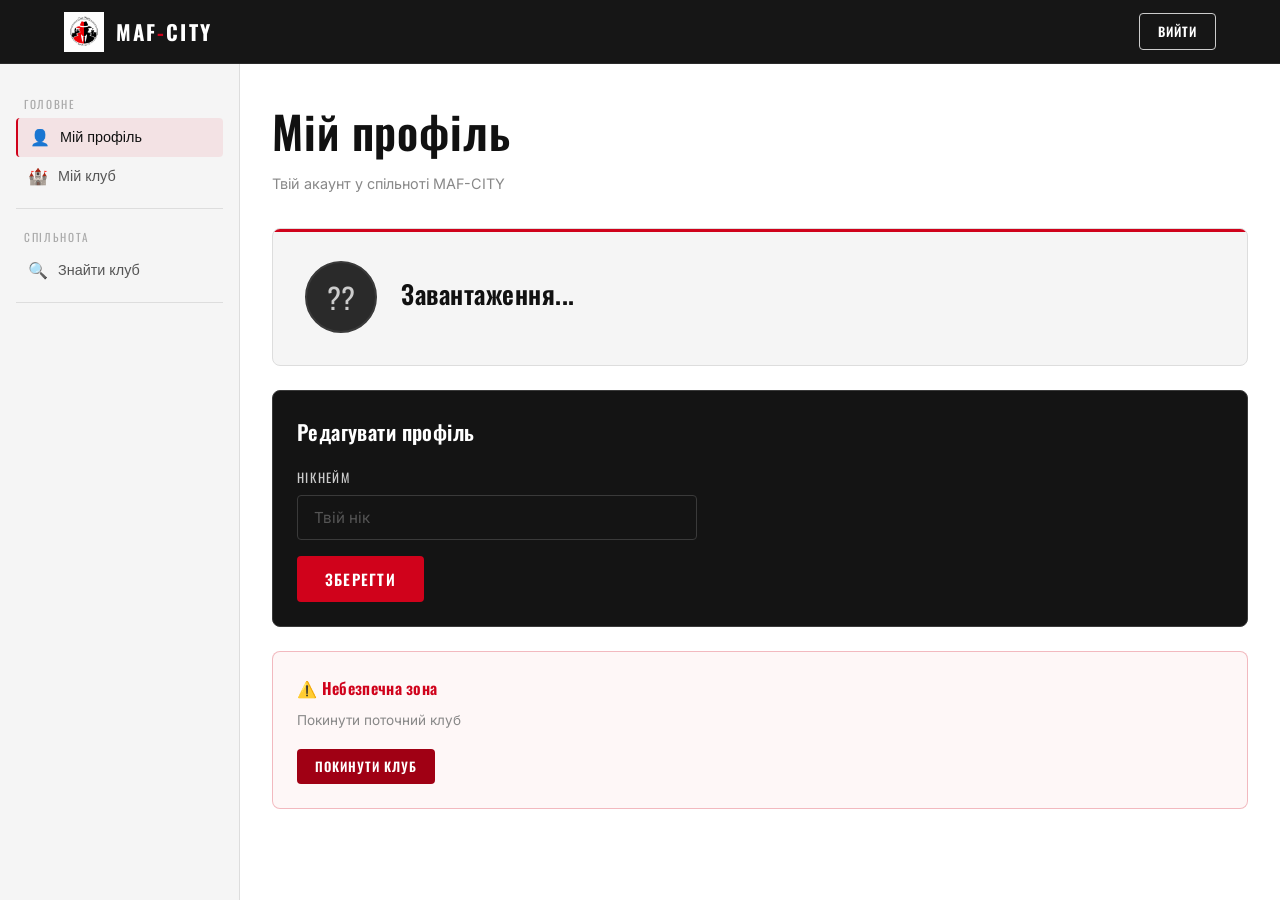
==== cabinet.html @ 9553bfcb "Update cabinet.html" ====
<!DOCTYPE html>
<html lang="uk">
<head>
  <meta charset="UTF-8" />
  <meta name="viewport" content="width=device-width, initial-scale=1.0" />
  <title>Кабінет — MAF-CITY</title>
  <link rel="stylesheet" href="css/style.css" />
  <style>
    body { padding-top: 64px; background: #FFFFFF; }

    .cabinet-layout {
      display: grid;
      grid-template-columns: 240px 1fr;
      min-height: calc(100vh - 64px);
    }

    .sidebar {
      background: #F5F5F5;
      border-right: 1px solid #DDDDDD;
      padding: 24px 0;
      position: sticky;
      top: 64px;
      height: calc(100vh - 64px);
      overflow-y: auto;
    }
    .sidebar-section { padding: 0 16px; margin-bottom: 8px; }
    .sidebar-label {
      font-family: var(--font-display);
      font-size: 0.7rem;
      letter-spacing: 0.15em;
      text-transform: uppercase;
      color: #AAAAAA;
      padding: 8px 8px 4px;
    }
    .sidebar-item {
      display: flex;
      align-items: center;
      gap: 10px;
      padding: 10px 12px;
      border-radius: var(--radius);
      color: #555555;
      font-size: 0.9rem;
      cursor: pointer;
      transition: all 0.15s;
      border: none;
      background: none;
      width: 100%;
      text-align: left;
    }
    .sidebar-item:hover { background: #EEEEEE; color: #111111; }
    .sidebar-item.active { background: rgba(208,2,27,0.08); color: #111111; border-left: 2px solid var(--red); }
    .sidebar-item .icon { font-size: 1rem; width: 20px; text-align: center; flex-shrink: 0; }
    .sidebar-divider { border: none; border-top: 1px solid #DDDDDD; margin: 12px 16px; }

    .cabinet-main { padding: 32px; background: #FFFFFF; }

    .tab-panel { display: none; }
    .tab-panel.active { display: block; }

    .page-header {
      display: flex;
      align-items: flex-start;
      justify-content: space-between;
      margin-bottom: 32px;
      flex-wrap: wrap;
      gap: 16px;
    }
    .page-header h2 { margin-bottom: 4px; color: #111111; }
    .page-header p { font-size: 0.9rem; color: #888888; }

    .profile-hero {
      background: #F5F5F5;
      border: 1px solid #DDDDDD;
      border-radius: var(--radius-lg);
      padding: 32px;
      display: flex;
      align-items: center;
      gap: 24px;
      margin-bottom: 24px;
      position: relative;
      overflow: hidden;
    }
    .profile-hero::before {
      content: '';
      position: absolute;
      top: 0; left: 0; right: 0;
      height: 3px;
      background: var(--red);
    }
    .profile-info h3 { font-size: 1.6rem; margin-bottom: 6px; color: #111111; }
    .profile-meta { display: flex; align-items: center; gap: 10px; flex-wrap: wrap; margin-top: 8px; }

    .club-hero {
      background: #F5F5F5;
      border: 1px solid #DDDDDD;
      border-radius: var(--radius-lg);
      padding: 28px;
      display: flex;
      align-items: center;
      gap: 20px;
      margin-bottom: 24px;
    }
    .club-logo {
      width: 72px; height: 72px;
      border-radius: var(--radius-lg);
      background: #EEEEEE;
      border: 2px solid #DDDDDD;
      object-fit: cover;
      display: flex; align-items: center; justify-content: center;
      font-size: 1.8rem;
      flex-shrink: 0;
      overflow: hidden;
    }
    .club-logo img { width: 100%; height: 100%; object-fit: cover; }

    .request-item {
      display: flex;
      align-items: center;
      justify-content: space-between;
      padding: 14px 18px;
      background: #F5F5F5;
      border: 1px solid #DDDDDD;
      border-radius: var(--radius);
      margin-bottom: 8px;
      gap: 12px;
    }
    .request-actions { display: flex; gap: 8px; flex-shrink: 0; }

    .member-item {
      display: flex;
      align-items: center;
      justify-content: space-between;
      padding: 12px 18px;
      background: #F5F5F5;
      border: 1px solid #DDDDDD;
      border-radius: var(--radius);
      margin-bottom: 8px;
    }
    .member-left { display: flex; align-items: center; gap: 12px; }

    .clubs-grid {
      display: grid;
      grid-template-columns: repeat(auto-fill, minmax(260px, 1fr));
      gap: 16px;
    }
    .club-card {
      background: #F5F5F5;
      border: 1px solid #DDDDDD;
      border-radius: var(--radius-lg);
      padding: 20px;
      transition: border-color 0.2s, box-shadow 0.2s;
    }
    .club-card:hover { border-color: #AAAAAA; box-shadow: 0 2px 12px rgba(0,0,0,0.06); }
    .club-card-header { display: flex; align-items: center; gap: 14px; margin-bottom: 14px; }
    .club-card-logo {
      width: 48px; height: 48px;
      border-radius: var(--radius);
      background: #EEEEEE;
      overflow: hidden;
      display: flex; align-items: center; justify-content: center;
      font-size: 1.2rem;
      flex-shrink: 0;
    }
    .club-card-logo img { width: 100%; height: 100%; object-fit: cover; }
    .club-card h3 { font-size: 1rem; margin-bottom: 2px; color: #111111; }
    .club-card-meta { font-size: 0.8rem; color: #888888; }
    .club-card-footer { display: flex; align-items: center; justify-content: space-between; margin-top: 14px; }

    .empty-state {
      text-align: center;
      padding: 60px 20px;
      color: #AAAAAA;
    }
    .empty-state .icon { font-size: 3rem; margin-bottom: 16px; }
    .empty-state h3 { color: #555555; margin-bottom: 8px; }

    .danger-zone {
      border: 1px solid rgba(208,2,27,0.25);
      border-radius: var(--radius-lg);
      padding: 24px;
      margin-top: 24px;
      background: rgba(208,2,27,0.03);
    }
    .danger-zone h3 { color: var(--red); margin-bottom: 8px; font-size: 1rem; }

    @media (max-width: 900px) {
      .cabinet-layout { grid-template-columns: 1fr; }
      .sidebar {
        position: static;
        height: auto;
        display: flex;
        overflow-x: auto;
        padding: 8px 0;
        border-right: none;
        border-bottom: 1px solid #DDDDDD;
      }
      .sidebar-section { display: flex; gap: 4px; padding: 0 8px; }
      .sidebar-label { display: none; }
      .sidebar-divider { display: none; }
      .cabinet-main { padding: 20px 16px; }
    }
  </style>
</head>
<body>

<nav class="navbar">
  <a href="index.html" class="navbar-logo">
    <img src="assets/logo.jpg" alt="MAF-CITY" onerror="this.style.display='none'" />
    <span>MAF<em>-</em>CITY</span>
  </a>
  <div class="navbar-nav">
    <span id="nav-username" style="font-family:var(--font-display);font-size:0.85rem;color:#555;letter-spacing:0.05em;"></span>
    <button class="btn btn-outline btn-sm" onclick="handleSignOut()">Вийти</button>
  </div>
</nav>

<div class="cabinet-layout">
  <aside class="sidebar">
    <div class="sidebar-section">
      <div class="sidebar-label">Головне</div>
      <button class="sidebar-item active" onclick="showTab('profile')">
        <span class="icon">👤</span> Мій профіль
      </button>
      <button class="sidebar-item" onclick="showTab('my-club')">
        <span class="icon">🏰</span> Мій клуб
      </button>
    </div>
    <hr class="sidebar-divider" />
    <div class="sidebar-section">
      <div class="sidebar-label">Спільнота</div>
      <button class="sidebar-item" onclick="showTab('clubs')">
        <span class="icon">🔍</span> Знайти клуб
      </button>
    </div>
    <hr class="sidebar-divider" />
    <div class="sidebar-section" id="admin-section" style="display:none;">
      <div class="sidebar-label">Адмін клубу</div>
      <button class="sidebar-item" onclick="showTab('requests')">
        <span class="icon">📬</span> Заявки
        <span class="badge badge-red" id="requests-badge" style="margin-left:auto;display:none;"></span>
      </button>
      <button class="sidebar-item" onclick="showTab('members')">
        <span class="icon">👥</span> Учасники
      </button>
      <button class="sidebar-item" onclick="showTab('club-settings')">
        <span class="icon">⚙️</span> Налаштування
      </button>
    </div>
  </aside>

  <main class="cabinet-main">

    <!-- PROFILE -->
    <div class="tab-panel active" id="tab-profile">
      <div class="page-header">
        <div><h2>Мій профіль</h2><p>Твій акаунт у спільноті MAF-CITY</p></div>
      </div>
      <div class="profile-hero">
        <div class="avatar avatar-lg" id="profile-avatar">??</div>
        <div class="profile-info">
          <h3 id="profile-username">Завантаження...</h3>
          <div class="profile-meta">
            <span class="badge badge-red" id="profile-club-badge" style="display:none;"></span>
            <span class="text-sm" style="color:#888;" id="profile-email"></span>
          </div>
        </div>
      </div>
      <div class="card">
        <h3 style="margin-bottom:20px;">Редагувати профіль</h3>
        <div style="display:flex;flex-direction:column;gap:16px;max-width:400px;">
          <div class="input-group">
            <label>Нікнейм</label>
            <input type="text" id="edit-username" placeholder="Твій нік" />
          </div>
          <button class="btn btn-primary" style="align-self:flex-start;" onclick="updateProfile()">Зберегти</button>
        </div>
      </div>
      <div class="danger-zone mt-24">
        <h3>⚠️ Небезпечна зона</h3>
        <p class="text-sm" style="color:#888;margin-bottom:16px;">Покинути поточний клуб</p>
        <button class="btn btn-danger btn-sm" onclick="confirmLeaveClub()">Покинути клуб</button>
      </div>
    </div>

    <!-- MY CLUB -->
    <div class="tab-panel" id="tab-my-club">
      <div class="page-header">
        <div><h2>Мій клуб</h2><p>Інформація про клуб до якого ти належиш</p></div>
      </div>
      <div id="no-club-state">
        <div class="empty-state">
          <div class="icon">🏰</div>
          <h3>Ти ще не в жодному клубі</h3>
          <p style="margin-bottom:24px;">Знайди клуб і подай заявку, або створи власний</p>
          <div style="display:flex;gap:12px;justify-content:center;flex-wrap:wrap;">
            <button class="btn btn-outline" onclick="showTab('clubs')">Знайти клуб</button>
            <button class="btn btn-primary" onclick="openCreateClubModal()">Створити клуб</button>
          </div>
        </div>
      </div>
      <div id="has-club-state" style="display:none;">
        <div class="club-hero">
          <div class="club-logo" id="my-club-logo">🏰</div>
          <div>
            <h3 id="my-club-name" style="font-size:1.4rem;margin-bottom:6px;color:#111;"></h3>
            <div style="display:flex;gap:8px;flex-wrap:wrap;">
              <span class="badge badge-gray" id="my-club-role"></span>
              <span class="badge badge-red" id="my-club-members-count"></span>
            </div>
          </div>
        </div>
        <div id="pending-notice" style="display:none;" class="card">
          <p>⏳ Твоя заявка до клубу <strong id="pending-club-name"></strong> очікує розгляду.</p>
          <button class="btn btn-outline btn-sm mt-16" onclick="cancelRequest()">Скасувати заявку</button>
        </div>
      </div>
    </div>

    <!-- CLUBS EXPLORE -->
    <div class="tab-panel" id="tab-clubs">
      <div class="page-header">
        <div><h2>Знайти клуб</h2><p>Переглянь усі клуби спільноти</p></div>
        <button class="btn btn-primary" onclick="openCreateClubModal()">+ Створити клуб</button>
      </div>
      <div style="margin-bottom:20px;">
        <input type="text" id="club-search" placeholder="Пошук клубу..."
          style="background:#F5F5F5;border:1.5px solid #DDDDDD;border-radius:var(--radius);padding:10px 16px;color:#111;font-size:0.95rem;outline:none;width:100%;max-width:360px;"
          oninput="filterClubs()" />
      </div>
      <div class="clubs-grid" id="clubs-grid"></div>
    </div>

    <!-- REQUESTS (admin) -->
    <div class="tab-panel" id="tab-requests">
      <div class="page-header">
        <div><h2>Заявки до клубу</h2><p>Розгляд заявок на вступ</p></div>
      </div>
      <div id="requests-list">
        <div class="empty-state"><div class="icon">📬</div><h3>Немає нових заявок</h3></div>
      </div>
    </div>

    <!-- MEMBERS (admin) -->
    <div class="tab-panel" id="tab-members">
      <div class="page-header">
        <div><h2>Учасники клубу</h2><p>Всі члени твого клубу</p></div>
      </div>
      <div id="members-list"></div>
    </div>

    <!-- CLUB SETTINGS (admin) -->
    <div class="tab-panel" id="tab-club-settings">
      <div class="page-header">
        <div><h2>Налаштування клубу</h2><p>Редагуй інформацію клубу</p></div>
      </div>
      <div class="card" style="max-width:480px;">
        <h3 style="margin-bottom:20px;">Основне</h3>
        <div style="display:flex;flex-direction:column;gap:16px;">
          <div style="display:flex;align-items:center;gap:16px;">
            <div class="logo-preview" id="settings-logo-preview" onclick="document.getElementById('settings-logo-input').click()">
              <span>📷</span>
            </div>
            <div>
              <p class="text-sm" style="margin-bottom:6px;color:#555;">Лого клубу</p>
              <button class="btn btn-ghost btn-sm" onclick="document.getElementById('settings-logo-input').click()">Змінити</button>
              <input type="file" id="settings-logo-input" accept="image/*" style="display:none" onchange="previewSettingsLogo(event)" />
            </div>
          </div>
          <div class="input-group">
            <label>Назва клубу</label>
            <input type="text" id="settings-club-name" placeholder="Назва клубу" />
          </div>
          <button class="btn btn-primary" style="align-self:flex-start;" onclick="saveClubSettings()">Зберегти зміни</button>
        </div>
      </div>
      <div class="danger-zone">
        <h3>⚠️ Передати права адміна</h3>
        <p class="text-sm" style="color:#888;margin-bottom:16px;">Вибери учасника якому передати адміністрування. Ти втратиш права адміна.</p>
        <div style="display:flex;gap:12px;align-items:center;flex-wrap:wrap;">
          <select id="transfer-select" style="background:#FFF;border:1.5px solid #CCCCCC;border-radius:var(--radius);padding:10px 14px;color:#111;font-size:0.9rem;flex:1;min-width:180px;outline:none;">
            <option value="">— Вибери учасника —</option>
          </select>
          <button class="btn btn-danger btn-sm" onclick="transferAdmin()">Передати</button>
        </div>
      </div>
    </div>

  </main>
</div>

<!-- Create Club Modal -->
<div class="modal-overlay" id="create-club-modal">
  <div class="modal">
    <button class="modal-close" onclick="closeCreateClubModal()">&times;</button>
    <div class="modal-title">Створити клуб</div>
    <div style="display:flex;flex-direction:column;gap:16px;">
      <div style="display:flex;align-items:center;gap:16px;">
        <div class="logo-preview" id="new-club-logo-preview" onclick="document.getElementById('new-club-logo-input').click()">
          <span style="font-size:1.5rem;">🏰</span>
        </div>
        <div>
          <p class="text-sm" style="margin-bottom:6px;color:#555;">Лого клубу (необов'язково)</p>
          <button class="btn btn-ghost btn-sm" onclick="document.getElementById('new-club-logo-input').click()">Завантажити</button>
          <input type="file" id="new-club-logo-input" accept="image/*" style="display:none" onchange="previewNewClubLogo(event)" />
        </div>
      </div>
      <div class="input-group">
        <label>Назва клубу</label>
        <input type="text" id="new-club-name" placeholder="Назва твого клубу" />
      </div>
      <button class="btn btn-primary btn-full" onclick="createClub()">Створити клуб</button>
    </div>
  </div>
</div>

<!-- Confirm Modal -->
<div class="modal-overlay" id="confirm-modal">
  <div class="modal" style="max-width:380px;">
    <div class="modal-title" id="confirm-title">Підтвердження</div>
    <p id="confirm-text" style="margin-bottom:24px;color:#555;"></p>
    <div style="display:flex;gap:12px;">
      <button class="btn btn-danger" style="flex:1;" id="confirm-ok">Підтвердити</button>
      <button class="btn btn-ghost" style="flex:1;" onclick="closeConfirm()">Скасувати</button>
    </div>
  </div>
</div>

<div id="toast-container"></div>

<script type="module">
import { supabase, toast, requireAuth, initials, uploadLogo } from './js/supabase.js';

let currentUser = null;
let currentProfile = null;
let myClub = null;
let allClubs = [];
let newClubLogoFile = null;
let settingsLogoFile = null;

async function init() {
  currentUser = await requireAuth();
  if (!currentUser) return;
  document.getElementById('profile-email').textContent = currentUser.email;
  await loadProfile();
  await loadClubs();
}

async function loadProfile() {
  const { data } = await supabase
    .from('profiles')
    .select('*, clubs(id, name, logo_url, admin_id)')
    .eq('id', currentUser.id)
    .single();
  if (!data) return toast('Помилка завантаження профілю', 'error');
  currentProfile = data;
  myClub = data.clubs || null;

  const clubTag = myClub ? ` [${myClub.name}]` : '';
  document.getElementById('nav-username').textContent = data.username + clubTag;
  document.getElementById('profile-avatar').textContent = initials(data.username);
  document.getElementById('profile-username').textContent = data.username;
  document.getElementById('edit-username').value = data.username;

  if (myClub) {
    const badge = document.getElementById('profile-club-badge');
    badge.textContent = myClub.name;
    badge.style.display = 'inline-flex';
  }

  await renderMyClubTab();

  if (myClub && myClub.admin_id === currentUser.id) {
    document.getElementById('admin-section').style.display = 'block';
    await loadRequests();
    await loadMembers();
    document.getElementById('settings-club-name').value = myClub.name;
    if (myClub.logo_url) {
      document.getElementById('settings-logo-preview').innerHTML = `<img src="${myClub.logo_url}" />`;
    }
  }
}

async function renderMyClubTab() {
  const noClub = document.getElementById('no-club-state');
  const hasClub = document.getElementById('has-club-state');
  const { data: pendingReq } = await supabase
    .from('club_requests')
    .select('*, clubs(name)')
    .eq('player_id', currentUser.id)
    .eq('status', 'pending')
    .single();

  if (myClub) {
    noClub.style.display = 'none';
    hasClub.style.display = 'block';
    document.getElementById('my-club-name').textContent = myClub.name;
    const logoEl = document.getElementById('my-club-logo');
    if (myClub.logo_url) logoEl.innerHTML = `<img src="${myClub.logo_url}" alt="${myClub.name}" />`;
    const isAdmin = myClub.admin_id === currentUser.id;
    document.getElementById('my-club-role').textContent = isAdmin ? '👑 Адмін' : 'Учасник';
    const { count } = await supabase.from('profiles').select('*', { count: 'exact', head: true }).eq('club_id', myClub.id);
    document.getElementById('my-club-members-count').textContent = `${count} учасників`;
  } else if (pendingReq) {
    noClub.style.display = 'none';
    hasClub.style.display = 'block';
    document.getElementById('pending-notice').style.display = 'block';
    document.getElementById('pending-club-name').textContent = pendingReq.clubs?.name;
  } else {
    noClub.style.display = 'block';
    hasClub.style.display = 'none';
  }
}

async function loadClubs() {
  const { data } = await supabase.from('clubs').select('*').order('created_at', { ascending: false });
  allClubs = data || [];
  renderClubsGrid(allClubs);
}

function renderClubsGrid(clubs) {
  const grid = document.getElementById('clubs-grid');
  if (!clubs.length) {
    grid.innerHTML = `<div class="empty-state" style="grid-column:1/-1;"><div class="icon">🏰</div><h3>Клубів поки немає</h3><p>Будь першим!</p></div>`;
    return;
  }
  grid.innerHTML = clubs.map(club => {
    const isMyClub = currentProfile?.club_id === club.id;
    const logoHtml = club.logo_url ? `<img src="${club.logo_url}" alt="${club.name}" />` : `<span>🏰</span>`;
    let actionBtn = '';
    if (isMyClub) actionBtn = `<span class="badge badge-green">Мій клуб</span>`;
    else if (!currentProfile?.club_id) actionBtn = `<button class="btn btn-outline btn-sm" onclick="applyToClub('${club.id}','${club.name}')">Подати заявку</button>`;
    else actionBtn = `<span class="badge badge-gray">В іншому клубі</span>`;
    return `
      <div class="club-card">
        <div class="club-card-header">
          <div class="club-card-logo">${logoHtml}</div>
          <div><h3>${club.name}</h3><div class="club-card-meta">${new Date(club.created_at).toLocaleDateString('uk-UA')}</div></div>
        </div>
        <hr class="divider" style="margin:12px 0;" />
        <div class="club-card-footer">${actionBtn}</div>
      </div>`;
  }).join('');
}

window.filterClubs = () => {
  const q = document.getElementById('club-search').value.toLowerCase();
  renderClubsGrid(allClubs.filter(c => c.name.toLowerCase().includes(q)));
};

window.applyToClub = async (clubId, clubName) => {
  showConfirm(`Подати заявку до «${clubName}»?`, 'Адміністратор розгляне твою заявку.', async () => {
    const { error } = await supabase.from('club_requests').insert({ club_id: clubId, player_id: currentUser.id });
    if (error) return toast('Помилка: ' + error.message, 'error');
    toast('Заявку подано!', 'success');
    await loadProfile();
    await loadClubs();
  });
};

window.cancelRequest = async () => {
  await supabase.from('club_requests').delete().eq('player_id', currentUser.id).eq('status', 'pending');
  toast('Заявку скасовано', 'info');
  await loadProfile();
};

window.openCreateClubModal = () => document.getElementById('create-club-modal').classList.add('active');
window.closeCreateClubModal = () => document.getElementById('create-club-modal').classList.remove('active');

window.previewNewClubLogo = (e) => {
  const file = e.target.files[0]; if (!file) return;
  newClubLogoFile = file;
  document.getElementById('new-club-logo-preview').innerHTML = `<img src="${URL.createObjectURL(file)}" />`;
};

window.createClub = async () => {
  const name = document.getElementById('new-club-name').value.trim();
  if (!name) return toast('Введи назву клубу', 'error');
  let logo_url = null;
  if (newClubLogoFile) {
    try { logo_url = await uploadLogo(newClubLogoFile, `clubs/${Date.now()}_${newClubLogoFile.name}`); }
    catch (e) { return toast('Помилка завантаження лого', 'error'); }
  }
  const { data: club, error } = await supabase.from('clubs').insert({ name, logo_url, admin_id: currentUser.id }).select().single();
  if (error) return toast('Помилка: ' + error.message, 'error');
  await supabase.from('profiles').update({ club_id: club.id }).eq('id', currentUser.id);
  toast('Клуб створено!', 'success');
  closeCreateClubModal();
  newClubLogoFile = null;
  document.getElementById('new-club-name').value = '';
  document.getElementById('new-club-logo-preview').innerHTML = '<span style="font-size:1.5rem;">🏰</span>';
  await loadProfile(); await loadClubs(); showTab('my-club');
};

async function loadRequests() {
  if (!myClub) return;
  const { data } = await supabase.from('club_requests').select('*, profiles(username)').eq('club_id', myClub.id).eq('status', 'pending').order('created_at');
  const list = document.getElementById('requests-list');
  const badge = document.getElementById('requests-badge');
  if (!data || !data.length) {
    list.innerHTML = `<div class="empty-state"><div class="icon">📬</div><h3>Немає нових заявок</h3></div>`;
    badge.style.display = 'none'; return;
  }
  badge.textContent = data.length; badge.style.display = 'inline-flex';
  list.innerHTML = data.map(r => `
    <div class="request-item">
      <div style="display:flex;align-items:center;gap:12px;">
        <div class="avatar" style="width:36px;height:36px;font-size:0.9rem;">${initials(r.profiles?.username)}</div>
        <div>
          <div style="font-family:var(--font-display);font-size:0.95rem;color:#111;">${r.profiles?.username}</div>
          <div class="text-sm" style="color:#888;">${new Date(r.created_at).toLocaleDateString('uk-UA')}</div>
        </div>
      </div>
      <div class="request-actions">
        <button class="btn btn-primary btn-sm" onclick="handleRequest('${r.id}','${r.player_id}','approved')">✓ Прийняти</button>
        <button class="btn btn-ghost btn-sm" onclick="handleRequest('${r.id}','${r.player_id}','rejected')">✗ Відхилити</button>
      </div>
    </div>`).join('');
}

window.handleRequest = async (reqId, playerId, status) => {
  await supabase.from('club_requests').update({ status }).eq('id', reqId);
  if (status === 'approved') {
    await supabase.from('profiles').update({ club_id: myClub.id }).eq('id', playerId);
    toast('Гравця прийнято!', 'success');
  } else { toast('Заявку відхилено', 'info'); }
  await loadRequests(); await loadMembers();
};

async function loadMembers() {
  if (!myClub) return;
  const { data } = await supabase.from('profiles').select('id, username').eq('club_id', myClub.id);
  const list = document.getElementById('members-list');
  const transferSelect = document.getElementById('transfer-select');
  if (!data || !data.length) { list.innerHTML = `<div class="empty-state"><div class="icon">👥</div><h3>Немає учасників</h3></div>`; return; }
  list.innerHTML = data.map(m => {
    const isAdmin = m.id === myClub.admin_id;
    return `<div class="member-item">
      <div class="member-left">
        <div class="avatar" style="width:36px;height:36px;font-size:0.9rem;">${initials(m.username)}</div>
        <span style="font-family:var(--font-display);font-size:0.95rem;color:#111;">${m.username}</span>
        ${isAdmin ? '<span class="badge badge-red" style="margin-left:8px;">Адмін</span>' : ''}
      </div>
      ${!isAdmin ? `<button class="btn btn-ghost btn-sm" onclick="kickMember('${m.id}','${m.username}')">Видалити</button>` : ''}
    </div>`;
  }).join('');
  const others = data.filter(m => m.id !== currentUser.id);
  transferSelect.innerHTML = `<option value="">— Вибери учасника —</option>` + others.map(m => `<option value="${m.id}">${m.username}</option>`).join('');
}

window.kickMember = (id, name) => {
  showConfirm(`Видалити «${name}» з клубу?`, 'Гравець втратить приналежність до клубу.', async () => {
    await supabase.from('profiles').update({ club_id: null }).eq('id', id);
    toast(`${name} видалено`, 'info'); await loadMembers();
  });
};

window.previewSettingsLogo = (e) => {
  const file = e.target.files[0]; if (!file) return;
  settingsLogoFile = file;
  document.getElementById('settings-logo-preview').innerHTML = `<img src="${URL.createObjectURL(file)}" />`;
};

window.saveClubSettings = async () => {
  if (!myClub) return;
  const name = document.getElementById('settings-club-name').value.trim();
  if (!name) return toast('Введи назву', 'error');
  let updates = { name };
  if (settingsLogoFile) {
    try { updates.logo_url = await uploadLogo(settingsLogoFile, `clubs/${myClub.id}_logo`); }
    catch (e) { return toast('Помилка завантаження лого', 'error'); }
  }
  const { error } = await supabase.from('clubs').update(updates).eq('id', myClub.id);
  if (error) return toast('Помилка: ' + error.message, 'error');
  toast('Зміни збережено!', 'success'); await loadProfile(); await loadClubs();
};

window.transferAdmin = async () => {
  const newAdminId = document.getElementById('transfer-select').value;
  if (!newAdminId) return toast('Вибери учасника', 'error');
  showConfirm('Передати права адміна?', 'Ти більше не будеш адміністратором. Цю дію не можна скасувати.', async () => {
    await supabase.from('clubs').update({ admin_id: newAdminId }).eq('id', myClub.id);
    toast('Права передано!', 'success'); setTimeout(() => location.reload(), 1000);
  });
};

window.updateProfile = async () => {
  const username = document.getElementById('edit-username').value.trim();
  if (!username) return toast('Введи нік', 'error');
  const { error } = await supabase.from('profiles').update({ username }).eq('id', currentUser.id);
  if (error) return toast('Помилка: ' + error.message, 'error');
  toast('Профіль оновлено!', 'success'); await loadProfile();
};

window.confirmLeaveClub = () => {
  if (!currentProfile?.club_id) return toast('Ти не в клубі', 'info');
  showConfirm('Покинути клуб?', 'Ти більше не будеш учасником цього клубу.', async () => {
    await supabase.from('profiles').update({ club_id: null }).eq('id', currentUser.id);
    toast('Ти покинув клуб', 'info'); await loadProfile(); await loadClubs();
  });
};

window.showTab = (tab) => {
  document.querySelectorAll('.tab-panel').forEach(p => p.classList.remove('active'));
  document.querySelectorAll('.sidebar-item').forEach(i => i.classList.remove('active'));
  document.getElementById(`tab-${tab}`)?.classList.add('active');
  document.querySelector(`[onclick="showTab('${tab}')"]`)?.classList.add('active');
};

window.handleSignOut = async () => { await supabase.auth.signOut(); window.location.href = 'index.html'; };

window.showConfirm = (title, text, onOk) => {
  document.getElementById('confirm-title').textContent = title;
  document.getElementById('confirm-text').textContent = text;
  document.getElementById('confirm-modal').classList.add('active');
  document.getElementById('confirm-ok').onclick = () => { closeConfirm(); onOk(); };
};
window.closeConfirm = () => document.getElementById('confirm-modal').classList.remove('active');

['create-club-modal','confirm-modal'].forEach(id => {
  document.getElementById(id).addEventListener('click', e => { if (e.target === e.currentTarget) e.target.classList.remove('active'); });
});

init();
</script>
</body>
</html>
---- css/style.css ----
/* MAF-CITY — Global Styles */
@import url('https://fonts.googleapis.com/css2?family=Oswald:wght@400;500;600;700&family=Inter:wght@400;500&display=swap');

*, *::before, *::after { box-sizing: border-box; margin: 0; padding: 0; }

:root {
  --red: #D0021B;
  --red-dark: #A00014;
  --red-light: #FF1A30;
  --black: #0A0A0A;
  --black2: #141414;
  --black3: #1E1E1E;
  --gray: #2A2A2A;
  --gray2: #3A3A3A;
  --gray3: #555;
  --white: #FFFFFF;
  --white2: #F0F0F0;
  --white3: #CCCCCC;
  --font-display: 'Oswald', sans-serif;
  --font-body: 'Inter', sans-serif;
  --radius: 4px;
  --radius-lg: 8px;
}

html { scroll-behavior: smooth; }
body {
  background: var(--black);
  color: var(--white);
  font-family: var(--font-body);
  font-size: 16px;
  line-height: 1.6;
  min-height: 100vh;
}

/* Typography */
h1, h2, h3, h4 { font-family: var(--font-display); font-weight: 600; letter-spacing: 0.02em; }
h1 { font-size: clamp(2.5rem, 6vw, 4.5rem); line-height: 1.1; }
h2 { font-size: clamp(1.8rem, 4vw, 2.8rem); }
h3 { font-size: 1.3rem; }
p { color: var(--white3); line-height: 1.7; }
a { color: var(--white); text-decoration: none; }

/* Buttons */
.btn {
  display: inline-flex;
  align-items: center;
  gap: 8px;
  padding: 12px 28px;
  font-family: var(--font-display);
  font-size: 0.95rem;
  font-weight: 600;
  letter-spacing: 0.08em;
  text-transform: uppercase;
  border: none;
  border-radius: var(--radius);
  cursor: pointer;
  transition: all 0.2s;
}
.btn-primary { background: var(--red); color: var(--white); }
.btn-primary:hover { background: var(--red-light); transform: translateY(-1px); }
.btn-outline {
  background: transparent;
  color: var(--white);
  border: 1.5px solid var(--white3);
}
.btn-outline:hover { border-color: var(--red); color: var(--red); }
.btn-ghost { background: var(--gray); color: var(--white); }
.btn-ghost:hover { background: var(--gray2); }
.btn-danger { background: var(--red-dark); color: var(--white); }
.btn-danger:hover { background: var(--red); }
.btn-sm { padding: 8px 18px; font-size: 0.8rem; }
.btn-full { width: 100%; justify-content: center; }

/* Inputs */
.input-group { display: flex; flex-direction: column; gap: 6px; }
.input-group label {
  font-family: var(--font-display);
  font-size: 0.8rem;
  letter-spacing: 0.1em;
  text-transform: uppercase;
  color: var(--white3);
}
.input-group input, .input-group textarea {
  background: var(--black2);
  border: 1.5px solid var(--gray2);
  border-radius: var(--radius);
  padding: 12px 16px;
  color: var(--white);
  font-family: var(--font-body);
  font-size: 0.95rem;
  transition: border-color 0.2s;
  outline: none;
  width: 100%;
}
.input-group input:focus, .input-group textarea:focus {
  border-color: var(--red);
}
.input-group input::placeholder { color: var(--gray3); }

/* Cards */
.card {
  background: var(--black2);
  border: 1px solid var(--gray2);
  border-radius: var(--radius-lg);
  padding: 24px;
}
.card-dark {
  background: var(--black3);
  border: 1px solid var(--gray);
  border-radius: var(--radius-lg);
  padding: 20px;
}

/* Navbar */
.navbar {
  position: fixed;
  top: 0; left: 0; right: 0;
  z-index: 100;
  background: rgba(10,10,10,0.95);
  backdrop-filter: blur(8px);
  border-bottom: 1px solid var(--gray);
  padding: 0 5%;
  height: 64px;
  display: flex;
  align-items: center;
  justify-content: space-between;
}
.navbar-logo {
  display: flex;
  align-items: center;
  gap: 12px;
}
.navbar-logo img {
  width: 40px;
  height: 40px;
  object-fit: contain;
}
.navbar-logo span {
  font-family: var(--font-display);
  font-size: 1.3rem;
  font-weight: 700;
  letter-spacing: 0.1em;
}
.navbar-logo span em { color: var(--red); font-style: normal; }
.navbar-nav { display: flex; align-items: center; gap: 8px; }

/* Red accent line */
.accent-line {
  display: inline-block;
  width: 48px;
  height: 3px;
  background: var(--red);
  border-radius: 2px;
  margin-bottom: 16px;
}

/* Section */
.section { padding: 80px 5%; }
.section-title { margin-bottom: 40px; }
.section-title .accent-line { display: block; }

/* Tag / Badge */
.badge {
  display: inline-flex;
  align-items: center;
  padding: 3px 10px;
  border-radius: 2px;
  font-size: 0.7rem;
  font-family: var(--font-display);
  letter-spacing: 0.1em;
  text-transform: uppercase;
  font-weight: 600;
}
.badge-red { background: rgba(208,2,27,0.2); color: var(--red-light); border: 1px solid rgba(208,2,27,0.4); }
.badge-gray { background: var(--gray); color: var(--white3); }
.badge-green { background: rgba(0,180,80,0.15); color: #00C851; border: 1px solid rgba(0,180,80,0.3); }

/* Toast */
#toast-container {
  position: fixed;
  bottom: 24px; right: 24px;
  z-index: 9999;
  display: flex;
  flex-direction: column;
  gap: 8px;
}
.toast {
  padding: 12px 20px;
  border-radius: var(--radius);
  font-size: 0.9rem;
  font-family: var(--font-body);
  animation: slideIn 0.3s ease;
  min-width: 240px;
}
.toast-success { background: #0D2E1A; border: 1px solid #00C851; color: #00C851; }
.toast-error { background: #2E0D0D; border: 1px solid var(--red); color: #FF6B6B; }
.toast-info { background: var(--gray); border: 1px solid var(--gray2); color: var(--white); }
@keyframes slideIn { from { transform: translateX(100%); opacity: 0; } to { transform: translateX(0); opacity: 1; } }

/* Divider */
.divider { border: none; border-top: 1px solid var(--gray2); margin: 24px 0; }

/* Avatar */
.avatar {
  width: 48px; height: 48px;
  border-radius: 50%;
  background: var(--gray);
  border: 2px solid var(--gray2);
  object-fit: cover;
  display: flex; align-items: center; justify-content: center;
  font-family: var(--font-display);
  font-size: 1.2rem;
  color: var(--white3);
  flex-shrink: 0;
}
.avatar-lg { width: 72px; height: 72px; font-size: 1.8rem; }

/* Modal */
.modal-overlay {
  position: fixed; inset: 0;
  background: rgba(0,0,0,0.8);
  z-index: 500;
  display: flex; align-items: center; justify-content: center;
  padding: 20px;
  opacity: 0; pointer-events: none;
  transition: opacity 0.2s;
}
.modal-overlay.active { opacity: 1; pointer-events: all; }
.modal {
  background: var(--black2);
  border: 1px solid var(--gray2);
  border-radius: var(--radius-lg);
  padding: 32px;
  width: 100%;
  max-width: 480px;
  position: relative;
}
.modal-title {
  font-family: var(--font-display);
  font-size: 1.5rem;
  font-weight: 600;
  margin-bottom: 24px;
}
.modal-close {
  position: absolute; top: 16px; right: 16px;
  background: none; border: none; color: var(--white3);
  font-size: 1.5rem; cursor: pointer; line-height: 1;
}
.modal-close:hover { color: var(--white); }

/* Utilities */
.flex { display: flex; }
.flex-col { flex-direction: column; }
.items-center { align-items: center; }
.justify-between { justify-content: space-between; }
.gap-8 { gap: 8px; }
.gap-12 { gap: 12px; }
.gap-16 { gap: 16px; }
.gap-24 { gap: 24px; }
.mt-8 { margin-top: 8px; }
.mt-16 { margin-top: 16px; }
.mt-24 { margin-top: 24px; }
.mb-8 { margin-bottom: 8px; }
.mb-16 { margin-bottom: 16px; }
.text-muted { color: var(--white3); }
.text-red { color: var(--red-light); }
.text-sm { font-size: 0.85rem; }
.text-center { text-align: center; }
.hidden { display: none !important; }
.w-full { width: 100%; }
.grid-2 { display: grid; grid-template-columns: 1fr 1fr; gap: 16px; }

/* Logo preview */
.logo-preview {
  width: 80px; height: 80px;
  border: 2px dashed var(--gray2);
  border-radius: var(--radius-lg);
  display: flex; align-items: center; justify-content: center;
  color: var(--gray3);
  font-size: 1.5rem;
  overflow: hidden;
  cursor: pointer;
  transition: border-color 0.2s;
}
.logo-preview:hover { border-color: var(--red); }
.logo-preview img { width: 100%; height: 100%; object-fit: cover; }

/* Responsive */
@media (max-width: 768px) {
  .section { padding: 60px 4%; }
  .grid-2 { grid-template-columns: 1fr; }
  .navbar { padding: 0 4%; }
  h1 { font-size: 2.2rem; }
}
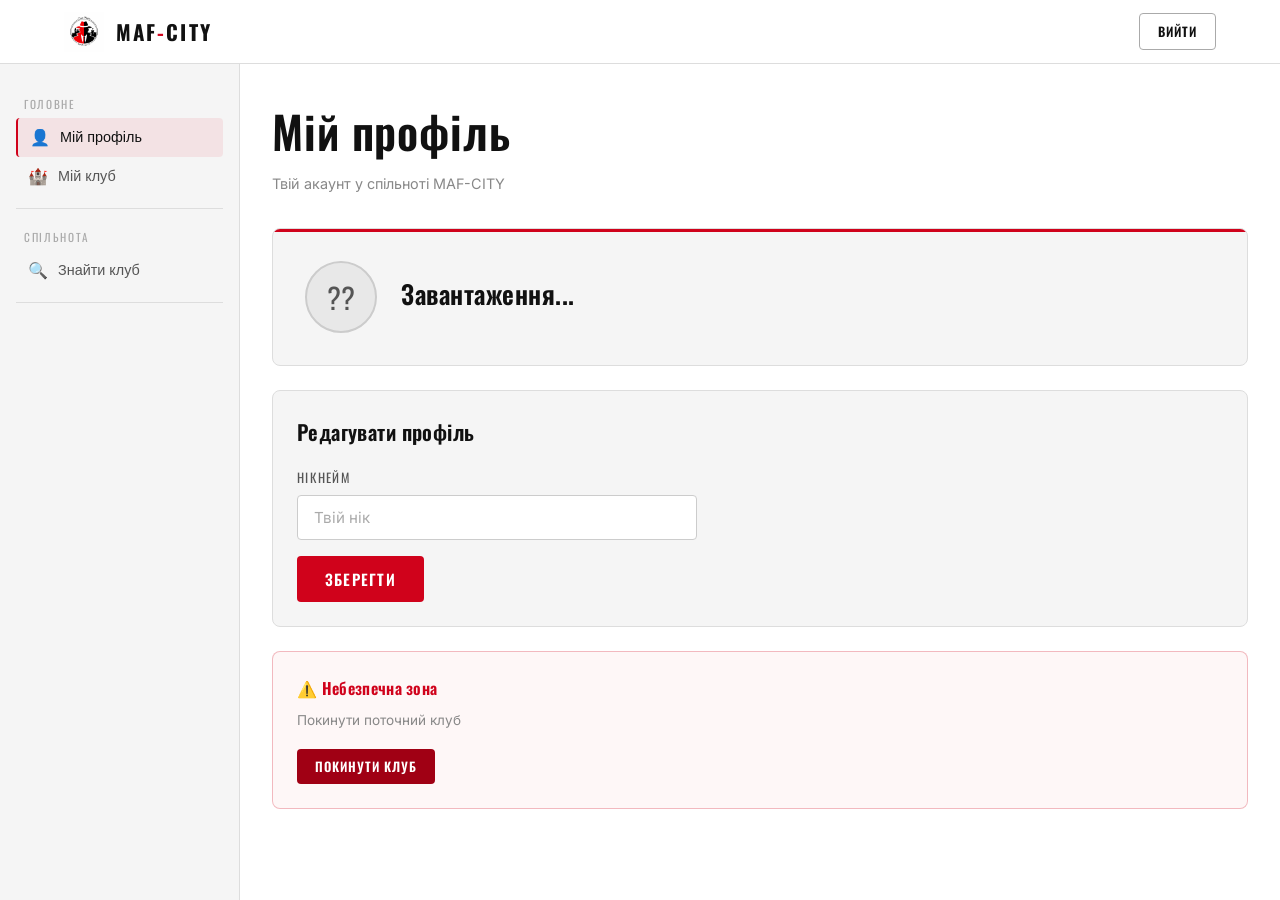
==== commit bbbaf815: "Update cabinet.html" ====
--- a/cabinet.html
+++ b/cabinet.html
@@ -446,12 +446,22 @@
 }
 
 async function loadProfile() {
-  const { data } = await supabase
+  const { data, error } = await supabase
     .from('profiles')
     .select('*, clubs(id, name, logo_url, admin_id)')
     .eq('id', currentUser.id)
-    .single();
-  if (!data) return toast('Помилка завантаження профілю', 'error');
+    .maybeSingle();
+  if (error) return toast('Помилка: ' + error.message, 'error');
+  if (!data) {
+    // Profile missing — create it
+    const { data: newProfile } = await supabase
+      .from('profiles')
+      .insert({ id: currentUser.id, username: currentUser.email.split('@')[0] })
+      .select('*, clubs(id, name, logo_url, admin_id)')
+      .maybeSingle();
+    if (!newProfile) return toast('Не вдалось створити профіль', 'error');
+    return loadProfile();
+  }
   currentProfile = data;
   myClub = data.clubs || null;
 
--- a/css/style.css
+++ b/css/style.css
@@ -1,4 +1,4 @@
-/* MAF-CITY — Global Styles */
+/* MAF-CITY — Global Styles (Light Theme) */
 @import url('https://fonts.googleapis.com/css2?family=Oswald:wght@400;500;600;700&family=Inter:wght@400;500&display=swap');
 
 *, *::before, *::after { box-sizing: border-box; margin: 0; padding: 0; }
@@ -6,16 +6,16 @@
 :root {
   --red: #D0021B;
   --red-dark: #A00014;
-  --red-light: #FF1A30;
-  --black: #0A0A0A;
-  --black2: #141414;
-  --black3: #1E1E1E;
-  --gray: #2A2A2A;
-  --gray2: #3A3A3A;
-  --gray3: #555;
-  --white: #FFFFFF;
-  --white2: #F0F0F0;
-  --white3: #CCCCCC;
+  --red-light: #CC0018;
+  --black: #FFFFFF;
+  --black2: #F5F5F5;
+  --black3: #EEEEEE;
+  --gray: #E0E0E0;
+  --gray2: #CCCCCC;
+  --gray3: #888888;
+  --white: #111111;
+  --white2: #222222;
+  --white3: #444444;
   --font-display: 'Oswald', sans-serif;
   --font-body: 'Inter', sans-serif;
   --radius: 4px;
@@ -24,8 +24,8 @@
 
 html { scroll-behavior: smooth; }
 body {
-  background: var(--black);
-  color: var(--white);
+  background: #FFFFFF;
+  color: #111111;
   font-family: var(--font-body);
   font-size: 16px;
   line-height: 1.6;
@@ -33,12 +33,12 @@
 }
 
 /* Typography */
-h1, h2, h3, h4 { font-family: var(--font-display); font-weight: 600; letter-spacing: 0.02em; }
+h1, h2, h3, h4 { font-family: var(--font-display); font-weight: 600; letter-spacing: 0.02em; color: #111111; }
 h1 { font-size: clamp(2.5rem, 6vw, 4.5rem); line-height: 1.1; }
 h2 { font-size: clamp(1.8rem, 4vw, 2.8rem); }
 h3 { font-size: 1.3rem; }
-p { color: var(--white3); line-height: 1.7; }
-a { color: var(--white); text-decoration: none; }
+p { color: #555555; line-height: 1.7; }
+a { color: #111111; text-decoration: none; }
 
 /* Buttons */
 .btn {
@@ -56,17 +56,17 @@
   cursor: pointer;
   transition: all 0.2s;
 }
-.btn-primary { background: var(--red); color: var(--white); }
-.btn-primary:hover { background: var(--red-light); transform: translateY(-1px); }
+.btn-primary { background: var(--red); color: #FFFFFF; }
+.btn-primary:hover { background: var(--red-dark); transform: translateY(-1px); }
 .btn-outline {
   background: transparent;
-  color: var(--white);
-  border: 1.5px solid var(--white3);
+  color: #111111;
+  border: 1.5px solid #AAAAAA;
 }
 .btn-outline:hover { border-color: var(--red); color: var(--red); }
-.btn-ghost { background: var(--gray); color: var(--white); }
-.btn-ghost:hover { background: var(--gray2); }
-.btn-danger { background: var(--red-dark); color: var(--white); }
+.btn-ghost { background: #E8E8E8; color: #111111; }
+.btn-ghost:hover { background: #DDDDDD; }
+.btn-danger { background: var(--red-dark); color: #FFFFFF; }
 .btn-danger:hover { background: var(--red); }
 .btn-sm { padding: 8px 18px; font-size: 0.8rem; }
 .btn-full { width: 100%; justify-content: center; }
@@ -78,14 +78,14 @@
   font-size: 0.8rem;
   letter-spacing: 0.1em;
   text-transform: uppercase;
-  color: var(--white3);
+  color: #555555;
 }
 .input-group input, .input-group textarea {
-  background: var(--black2);
-  border: 1.5px solid var(--gray2);
+  background: #FFFFFF;
+  border: 1.5px solid #CCCCCC;
   border-radius: var(--radius);
   padding: 12px 16px;
-  color: var(--white);
+  color: #111111;
   font-family: var(--font-body);
   font-size: 0.95rem;
   transition: border-color 0.2s;
@@ -95,18 +95,18 @@
 .input-group input:focus, .input-group textarea:focus {
   border-color: var(--red);
 }
-.input-group input::placeholder { color: var(--gray3); }
+.input-group input::placeholder { color: #AAAAAA; }
 
 /* Cards */
 .card {
-  background: var(--black2);
-  border: 1px solid var(--gray2);
+  background: #F5F5F5;
+  border: 1px solid #DDDDDD;
   border-radius: var(--radius-lg);
   padding: 24px;
 }
 .card-dark {
-  background: var(--black3);
-  border: 1px solid var(--gray);
+  background: #EEEEEE;
+  border: 1px solid #CCCCCC;
   border-radius: var(--radius-lg);
   padding: 20px;
 }
@@ -116,9 +116,9 @@
   position: fixed;
   top: 0; left: 0; right: 0;
   z-index: 100;
-  background: rgba(10,10,10,0.95);
+  background: rgba(255,255,255,0.97);
   backdrop-filter: blur(8px);
-  border-bottom: 1px solid var(--gray);
+  border-bottom: 1px solid #DDDDDD;
   padding: 0 5%;
   height: 64px;
   display: flex;
@@ -140,6 +140,7 @@
   font-size: 1.3rem;
   font-weight: 700;
   letter-spacing: 0.1em;
+  color: #111111;
 }
 .navbar-logo span em { color: var(--red); font-style: normal; }
 .navbar-nav { display: flex; align-items: center; gap: 8px; }
@@ -171,9 +172,9 @@
   text-transform: uppercase;
   font-weight: 600;
 }
-.badge-red { background: rgba(208,2,27,0.2); color: var(--red-light); border: 1px solid rgba(208,2,27,0.4); }
-.badge-gray { background: var(--gray); color: var(--white3); }
-.badge-green { background: rgba(0,180,80,0.15); color: #00C851; border: 1px solid rgba(0,180,80,0.3); }
+.badge-red { background: rgba(208,2,27,0.1); color: var(--red); border: 1px solid rgba(208,2,27,0.3); }
+.badge-gray { background: #E8E8E8; color: #555555; border: 1px solid #CCCCCC; }
+.badge-green { background: rgba(0,150,60,0.1); color: #009040; border: 1px solid rgba(0,150,60,0.3); }
 
 /* Toast */
 #toast-container {
@@ -192,25 +193,25 @@
   animation: slideIn 0.3s ease;
   min-width: 240px;
 }
-.toast-success { background: #0D2E1A; border: 1px solid #00C851; color: #00C851; }
-.toast-error { background: #2E0D0D; border: 1px solid var(--red); color: #FF6B6B; }
-.toast-info { background: var(--gray); border: 1px solid var(--gray2); color: var(--white); }
+.toast-success { background: #E8F5EE; border: 1px solid #009040; color: #006030; }
+.toast-error { background: #FEE8E8; border: 1px solid var(--red); color: var(--red-dark); }
+.toast-info { background: #F0F0F0; border: 1px solid #CCCCCC; color: #333333; }
 @keyframes slideIn { from { transform: translateX(100%); opacity: 0; } to { transform: translateX(0); opacity: 1; } }
 
 /* Divider */
-.divider { border: none; border-top: 1px solid var(--gray2); margin: 24px 0; }
+.divider { border: none; border-top: 1px solid #DDDDDD; margin: 24px 0; }
 
 /* Avatar */
 .avatar {
   width: 48px; height: 48px;
   border-radius: 50%;
-  background: var(--gray);
-  border: 2px solid var(--gray2);
+  background: #E8E8E8;
+  border: 2px solid #CCCCCC;
   object-fit: cover;
   display: flex; align-items: center; justify-content: center;
   font-family: var(--font-display);
   font-size: 1.2rem;
-  color: var(--white3);
+  color: #555555;
   flex-shrink: 0;
 }
 .avatar-lg { width: 72px; height: 72px; font-size: 1.8rem; }
@@ -218,7 +219,7 @@
 /* Modal */
 .modal-overlay {
   position: fixed; inset: 0;
-  background: rgba(0,0,0,0.8);
+  background: rgba(0,0,0,0.4);
   z-index: 500;
   display: flex; align-items: center; justify-content: center;
   padding: 20px;
@@ -227,26 +228,28 @@
 }
 .modal-overlay.active { opacity: 1; pointer-events: all; }
 .modal {
-  background: var(--black2);
-  border: 1px solid var(--gray2);
+  background: #FFFFFF;
+  border: 1px solid #DDDDDD;
   border-radius: var(--radius-lg);
   padding: 32px;
   width: 100%;
   max-width: 480px;
   position: relative;
+  box-shadow: 0 8px 40px rgba(0,0,0,0.12);
 }
 .modal-title {
   font-family: var(--font-display);
   font-size: 1.5rem;
   font-weight: 600;
   margin-bottom: 24px;
+  color: #111111;
 }
 .modal-close {
   position: absolute; top: 16px; right: 16px;
-  background: none; border: none; color: var(--white3);
+  background: none; border: none; color: #888888;
   font-size: 1.5rem; cursor: pointer; line-height: 1;
 }
-.modal-close:hover { color: var(--white); }
+.modal-close:hover { color: #111111; }
 
 /* Utilities */
 .flex { display: flex; }
@@ -262,8 +265,8 @@
 .mt-24 { margin-top: 24px; }
 .mb-8 { margin-bottom: 8px; }
 .mb-16 { margin-bottom: 16px; }
-.text-muted { color: var(--white3); }
-.text-red { color: var(--red-light); }
+.text-muted { color: #888888; }
+.text-red { color: var(--red); }
 .text-sm { font-size: 0.85rem; }
 .text-center { text-align: center; }
 .hidden { display: none !important; }
@@ -273,10 +276,10 @@
 /* Logo preview */
 .logo-preview {
   width: 80px; height: 80px;
-  border: 2px dashed var(--gray2);
+  border: 2px dashed #CCCCCC;
   border-radius: var(--radius-lg);
   display: flex; align-items: center; justify-content: center;
-  color: var(--gray3);
+  color: #AAAAAA;
   font-size: 1.5rem;
   overflow: hidden;
   cursor: pointer;
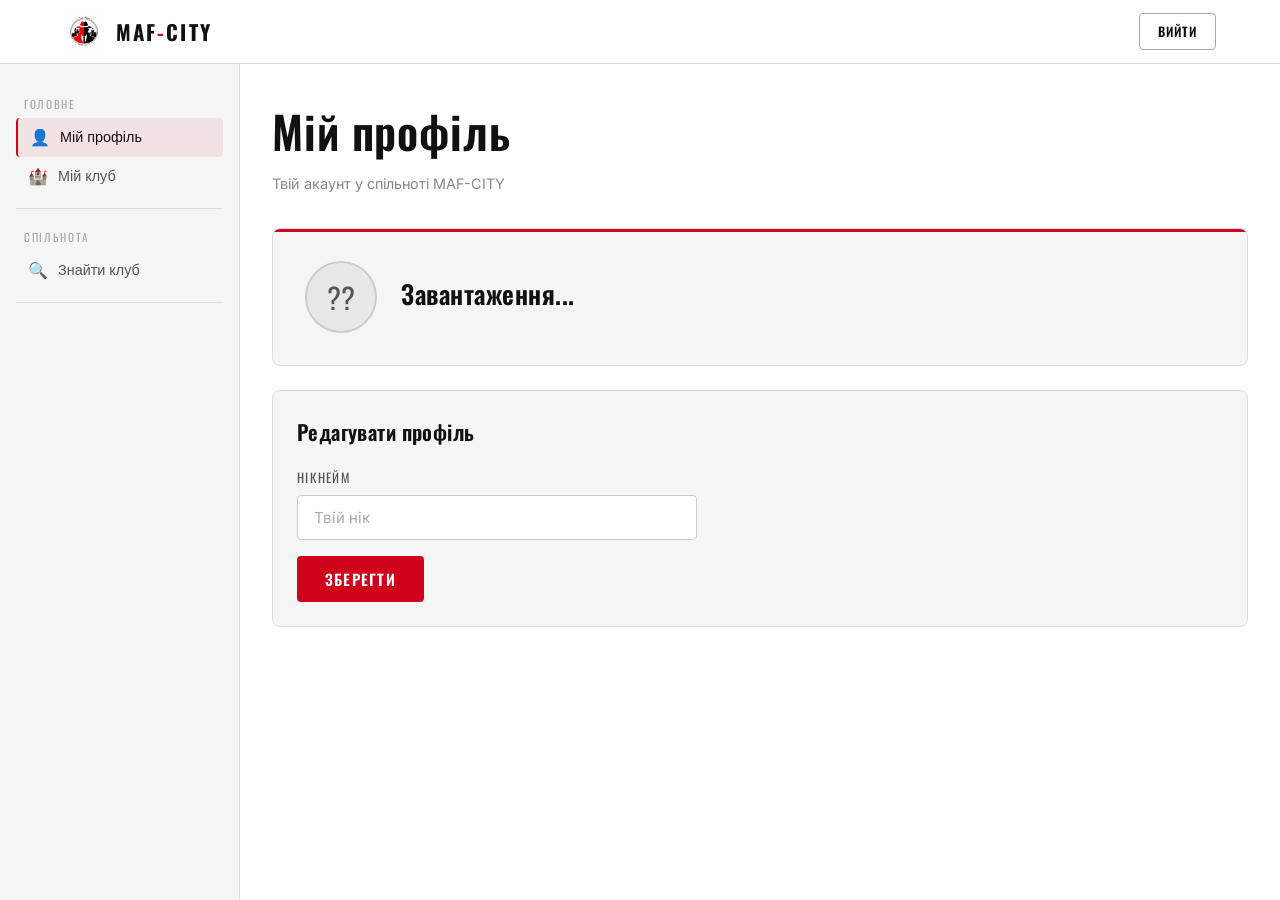
==== commit 887cff09: "Update cabinet.html" ====
--- a/cabinet.html
+++ b/cabinet.html
@@ -7,193 +7,54 @@
   <link rel="stylesheet" href="css/style.css" />
   <style>
     body { padding-top: 64px; background: #FFFFFF; }
-
-    .cabinet-layout {
-      display: grid;
-      grid-template-columns: 240px 1fr;
-      min-height: calc(100vh - 64px);
-    }
-
-    .sidebar {
-      background: #F5F5F5;
-      border-right: 1px solid #DDDDDD;
-      padding: 24px 0;
-      position: sticky;
-      top: 64px;
-      height: calc(100vh - 64px);
-      overflow-y: auto;
-    }
+    .cabinet-layout { display: grid; grid-template-columns: 240px 1fr; min-height: calc(100vh - 64px); }
+    .sidebar { background: #F5F5F5; border-right: 1px solid #DDDDDD; padding: 24px 0; position: sticky; top: 64px; height: calc(100vh - 64px); overflow-y: auto; }
     .sidebar-section { padding: 0 16px; margin-bottom: 8px; }
-    .sidebar-label {
-      font-family: var(--font-display);
-      font-size: 0.7rem;
-      letter-spacing: 0.15em;
-      text-transform: uppercase;
-      color: #AAAAAA;
-      padding: 8px 8px 4px;
-    }
-    .sidebar-item {
-      display: flex;
-      align-items: center;
-      gap: 10px;
-      padding: 10px 12px;
-      border-radius: var(--radius);
-      color: #555555;
-      font-size: 0.9rem;
-      cursor: pointer;
-      transition: all 0.15s;
-      border: none;
-      background: none;
-      width: 100%;
-      text-align: left;
-    }
+    .sidebar-label { font-family: var(--font-display); font-size: 0.7rem; letter-spacing: 0.15em; text-transform: uppercase; color: #AAAAAA; padding: 8px 8px 4px; }
+    .sidebar-item { display: flex; align-items: center; gap: 10px; padding: 10px 12px; border-radius: var(--radius); color: #555555; font-size: 0.9rem; cursor: pointer; transition: all 0.15s; border: none; background: none; width: 100%; text-align: left; }
     .sidebar-item:hover { background: #EEEEEE; color: #111111; }
     .sidebar-item.active { background: rgba(208,2,27,0.08); color: #111111; border-left: 2px solid var(--red); }
     .sidebar-item .icon { font-size: 1rem; width: 20px; text-align: center; flex-shrink: 0; }
     .sidebar-divider { border: none; border-top: 1px solid #DDDDDD; margin: 12px 16px; }
-
     .cabinet-main { padding: 32px; background: #FFFFFF; }
-
     .tab-panel { display: none; }
     .tab-panel.active { display: block; }
-
-    .page-header {
-      display: flex;
-      align-items: flex-start;
-      justify-content: space-between;
-      margin-bottom: 32px;
-      flex-wrap: wrap;
-      gap: 16px;
-    }
+    .page-header { display: flex; align-items: flex-start; justify-content: space-between; margin-bottom: 32px; flex-wrap: wrap; gap: 16px; }
     .page-header h2 { margin-bottom: 4px; color: #111111; }
     .page-header p { font-size: 0.9rem; color: #888888; }
-
-    .profile-hero {
-      background: #F5F5F5;
-      border: 1px solid #DDDDDD;
-      border-radius: var(--radius-lg);
-      padding: 32px;
-      display: flex;
-      align-items: center;
-      gap: 24px;
-      margin-bottom: 24px;
-      position: relative;
-      overflow: hidden;
-    }
-    .profile-hero::before {
-      content: '';
-      position: absolute;
-      top: 0; left: 0; right: 0;
-      height: 3px;
-      background: var(--red);
-    }
+    .profile-hero { background: #F5F5F5; border: 1px solid #DDDDDD; border-radius: var(--radius-lg); padding: 32px; display: flex; align-items: center; gap: 24px; margin-bottom: 24px; position: relative; overflow: hidden; }
+    .profile-hero::before { content: ''; position: absolute; top: 0; left: 0; right: 0; height: 3px; background: var(--red); }
     .profile-info h3 { font-size: 1.6rem; margin-bottom: 6px; color: #111111; }
     .profile-meta { display: flex; align-items: center; gap: 10px; flex-wrap: wrap; margin-top: 8px; }
-
-    .club-hero {
-      background: #F5F5F5;
-      border: 1px solid #DDDDDD;
-      border-radius: var(--radius-lg);
-      padding: 28px;
-      display: flex;
-      align-items: center;
-      gap: 20px;
-      margin-bottom: 24px;
-    }
-    .club-logo {
-      width: 72px; height: 72px;
-      border-radius: var(--radius-lg);
-      background: #EEEEEE;
-      border: 2px solid #DDDDDD;
-      object-fit: cover;
-      display: flex; align-items: center; justify-content: center;
-      font-size: 1.8rem;
-      flex-shrink: 0;
-      overflow: hidden;
-    }
+    .club-hero { background: #F5F5F5; border: 1px solid #DDDDDD; border-radius: var(--radius-lg); padding: 28px; display: flex; align-items: center; gap: 20px; margin-bottom: 24px; }
+    .club-logo { width: 72px; height: 72px; border-radius: var(--radius-lg); background: #EEEEEE; border: 2px solid #DDDDDD; display: flex; align-items: center; justify-content: center; font-size: 1.8rem; flex-shrink: 0; overflow: hidden; }
     .club-logo img { width: 100%; height: 100%; object-fit: cover; }
-
-    .request-item {
-      display: flex;
-      align-items: center;
-      justify-content: space-between;
-      padding: 14px 18px;
-      background: #F5F5F5;
-      border: 1px solid #DDDDDD;
-      border-radius: var(--radius);
-      margin-bottom: 8px;
-      gap: 12px;
-    }
+    .request-item { display: flex; align-items: center; justify-content: space-between; padding: 14px 18px; background: #F5F5F5; border: 1px solid #DDDDDD; border-radius: var(--radius); margin-bottom: 8px; gap: 12px; }
     .request-actions { display: flex; gap: 8px; flex-shrink: 0; }
-
-    .member-item {
-      display: flex;
-      align-items: center;
-      justify-content: space-between;
-      padding: 12px 18px;
-      background: #F5F5F5;
-      border: 1px solid #DDDDDD;
-      border-radius: var(--radius);
-      margin-bottom: 8px;
-    }
+    .member-item { display: flex; align-items: center; justify-content: space-between; padding: 12px 18px; background: #F5F5F5; border: 1px solid #DDDDDD; border-radius: var(--radius); margin-bottom: 8px; }
     .member-left { display: flex; align-items: center; gap: 12px; }
-
-    .clubs-grid {
-      display: grid;
-      grid-template-columns: repeat(auto-fill, minmax(260px, 1fr));
-      gap: 16px;
-    }
-    .club-card {
-      background: #F5F5F5;
-      border: 1px solid #DDDDDD;
-      border-radius: var(--radius-lg);
-      padding: 20px;
-      transition: border-color 0.2s, box-shadow 0.2s;
-    }
+    .member-actions { display: flex; gap: 8px; align-items: center; }
+    .clubs-grid { display: grid; grid-template-columns: repeat(auto-fill, minmax(260px, 1fr)); gap: 16px; }
+    .club-card { background: #F5F5F5; border: 1px solid #DDDDDD; border-radius: var(--radius-lg); padding: 20px; transition: border-color 0.2s, box-shadow 0.2s; }
     .club-card:hover { border-color: #AAAAAA; box-shadow: 0 2px 12px rgba(0,0,0,0.06); }
     .club-card-header { display: flex; align-items: center; gap: 14px; margin-bottom: 14px; }
-    .club-card-logo {
-      width: 48px; height: 48px;
-      border-radius: var(--radius);
-      background: #EEEEEE;
-      overflow: hidden;
-      display: flex; align-items: center; justify-content: center;
-      font-size: 1.2rem;
-      flex-shrink: 0;
-    }
+    .club-card-logo { width: 48px; height: 48px; border-radius: var(--radius); background: #EEEEEE; overflow: hidden; display: flex; align-items: center; justify-content: center; font-size: 1.2rem; flex-shrink: 0; }
     .club-card-logo img { width: 100%; height: 100%; object-fit: cover; }
     .club-card h3 { font-size: 1rem; margin-bottom: 2px; color: #111111; }
     .club-card-meta { font-size: 0.8rem; color: #888888; }
-    .club-card-footer { display: flex; align-items: center; justify-content: space-between; margin-top: 14px; }
-
-    .empty-state {
-      text-align: center;
-      padding: 60px 20px;
-      color: #AAAAAA;
-    }
+    .club-card-footer { display: flex; align-items: center; justify-content: space-between; margin-top: 14px; flex-wrap: wrap; gap: 8px; }
+    .empty-state { text-align: center; padding: 60px 20px; color: #AAAAAA; }
     .empty-state .icon { font-size: 3rem; margin-bottom: 16px; }
     .empty-state h3 { color: #555555; margin-bottom: 8px; }
-
-    .danger-zone {
-      border: 1px solid rgba(208,2,27,0.25);
-      border-radius: var(--radius-lg);
-      padding: 24px;
-      margin-top: 24px;
-      background: rgba(208,2,27,0.03);
-    }
+    .danger-zone { border: 1px solid rgba(208,2,27,0.25); border-radius: var(--radius-lg); padding: 24px; margin-top: 24px; background: rgba(208,2,27,0.03); }
     .danger-zone h3 { color: var(--red); margin-bottom: 8px; font-size: 1rem; }
-
+    .badge-owner { background: rgba(208,2,27,0.1); color: var(--red); border: 1px solid rgba(208,2,27,0.3); }
+    .badge-moderator { background: rgba(255,140,0,0.1); color: #E07800; border: 1px solid rgba(255,140,0,0.3); }
+    .badge-site-admin { background: #111; color: #fff; }
+    select { background: #FFF; border: 1.5px solid #CCCCCC; border-radius: var(--radius); padding: 8px 12px; color: #111; font-size: 0.9rem; outline: none; }
     @media (max-width: 900px) {
       .cabinet-layout { grid-template-columns: 1fr; }
-      .sidebar {
-        position: static;
-        height: auto;
-        display: flex;
-        overflow-x: auto;
-        padding: 8px 0;
-        border-right: none;
-        border-bottom: 1px solid #DDDDDD;
-      }
+      .sidebar { position: static; height: auto; display: flex; overflow-x: auto; padding: 8px 0; border-right: none; border-bottom: 1px solid #DDDDDD; }
       .sidebar-section { display: flex; gap: 4px; padding: 0 8px; }
       .sidebar-label { display: none; }
       .sidebar-divider { display: none; }
@@ -218,33 +79,32 @@
   <aside class="sidebar">
     <div class="sidebar-section">
       <div class="sidebar-label">Головне</div>
-      <button class="sidebar-item active" onclick="showTab('profile')">
-        <span class="icon">👤</span> Мій профіль
-      </button>
-      <button class="sidebar-item" onclick="showTab('my-club')">
-        <span class="icon">🏰</span> Мій клуб
-      </button>
+      <button class="sidebar-item active" onclick="showTab('profile')"><span class="icon">👤</span> Мій профіль</button>
+      <button class="sidebar-item" onclick="showTab('my-club')"><span class="icon">🏰</span> Мій клуб</button>
     </div>
     <hr class="sidebar-divider" />
     <div class="sidebar-section">
       <div class="sidebar-label">Спільнота</div>
-      <button class="sidebar-item" onclick="showTab('clubs')">
-        <span class="icon">🔍</span> Знайти клуб
-      </button>
+      <button class="sidebar-item" onclick="showTab('clubs')"><span class="icon">🔍</span> Знайти клуб</button>
     </div>
     <hr class="sidebar-divider" />
-    <div class="sidebar-section" id="admin-section" style="display:none;">
+    <div class="sidebar-section" id="club-admin-section" style="display:none;">
       <div class="sidebar-label">Адмін клубу</div>
       <button class="sidebar-item" onclick="showTab('requests')">
         <span class="icon">📬</span> Заявки
         <span class="badge badge-red" id="requests-badge" style="margin-left:auto;display:none;"></span>
       </button>
-      <button class="sidebar-item" onclick="showTab('members')">
-        <span class="icon">👥</span> Учасники
+      <button class="sidebar-item" id="btn-members" onclick="showTab('members')"><span class="icon">👥</span> Учасники</button>
+      <button class="sidebar-item" id="btn-club-settings" onclick="showTab('club-settings')" style="display:none;"><span class="icon">⚙️</span> Налаштування</button>
+    </div>
+    <hr class="sidebar-divider" id="site-admin-divider" style="display:none;" />
+    <div class="sidebar-section" id="site-admin-section" style="display:none;">
+      <div class="sidebar-label">Адмін сайту</div>
+      <button class="sidebar-item" onclick="showTab('site-requests')">
+        <span class="icon">🏗️</span> Заявки на клуби
+        <span class="badge badge-red" id="site-requests-badge" style="margin-left:auto;display:none;"></span>
       </button>
-      <button class="sidebar-item" onclick="showTab('club-settings')">
-        <span class="icon">⚙️</span> Налаштування
-      </button>
+      <button class="sidebar-item" onclick="showTab('all-clubs')"><span class="icon">📋</span> Всі клуби</button>
     </div>
   </aside>
 
@@ -260,7 +120,9 @@
         <div class="profile-info">
           <h3 id="profile-username">Завантаження...</h3>
           <div class="profile-meta">
+            <span class="badge" id="profile-site-role-badge" style="display:none;"></span>
             <span class="badge badge-red" id="profile-club-badge" style="display:none;"></span>
+            <span class="badge" id="profile-club-role-badge" style="display:none;"></span>
             <span class="text-sm" style="color:#888;" id="profile-email"></span>
           </div>
         </div>
@@ -275,11 +137,6 @@
           <button class="btn btn-primary" style="align-self:flex-start;" onclick="updateProfile()">Зберегти</button>
         </div>
       </div>
-      <div class="danger-zone mt-24">
-        <h3>⚠️ Небезпечна зона</h3>
-        <p class="text-sm" style="color:#888;margin-bottom:16px;">Покинути поточний клуб</p>
-        <button class="btn btn-danger btn-sm" onclick="confirmLeaveClub()">Покинути клуб</button>
-      </div>
     </div>
 
     <!-- MY CLUB -->
@@ -291,10 +148,10 @@
         <div class="empty-state">
           <div class="icon">🏰</div>
           <h3>Ти ще не в жодному клубі</h3>
-          <p style="margin-bottom:24px;">Знайди клуб і подай заявку, або створи власний</p>
+          <p style="margin-bottom:24px;">Знайди клуб і подай заявку, або подай заявку на створення власного</p>
           <div style="display:flex;gap:12px;justify-content:center;flex-wrap:wrap;">
             <button class="btn btn-outline" onclick="showTab('clubs')">Знайти клуб</button>
-            <button class="btn btn-primary" onclick="openCreateClubModal()">Створити клуб</button>
+            <button class="btn btn-primary" id="btn-request-club" onclick="openRequestClubModal()">Подати заявку на клуб</button>
           </div>
         </div>
       </div>
@@ -303,15 +160,28 @@
           <div class="club-logo" id="my-club-logo">🏰</div>
           <div>
             <h3 id="my-club-name" style="font-size:1.4rem;margin-bottom:6px;color:#111;"></h3>
+            <p id="my-club-desc" style="font-size:0.9rem;color:#555;margin-bottom:8px;"></p>
             <div style="display:flex;gap:8px;flex-wrap:wrap;">
-              <span class="badge badge-gray" id="my-club-role"></span>
-              <span class="badge badge-red" id="my-club-members-count"></span>
+              <span class="badge" id="my-club-role-badge"></span>
+              <span class="badge badge-gray" id="my-club-members-count"></span>
             </div>
+          </div>
+        </div>
+        <div class="danger-zone" id="leave-club-zone" style="display:none;">
+          <h3>⚠️ Покинути клуб</h3>
+          <p class="text-sm" style="color:#888;margin-bottom:16px;">Введи свій нік для підтвердження</p>
+          <div style="display:flex;gap:12px;align-items:center;flex-wrap:wrap;">
+            <input type="text" id="leave-confirm-input" placeholder="Твій нік..." style="background:#fff;border:1.5px solid #CCCCCC;border-radius:var(--radius);padding:10px 14px;color:#111;font-size:0.9rem;outline:none;flex:1;min-width:180px;" />
+            <button class="btn btn-danger btn-sm" onclick="confirmLeaveClub()">Покинути клуб</button>
           </div>
         </div>
         <div id="pending-notice" style="display:none;" class="card">
           <p>⏳ Твоя заявка до клубу <strong id="pending-club-name"></strong> очікує розгляду.</p>
           <button class="btn btn-outline btn-sm mt-16" onclick="cancelRequest()">Скасувати заявку</button>
+        </div>
+        <div id="creation-pending-notice" style="display:none;" class="card">
+          <p>⏳ Твоя заявка на створення клубу <strong id="creation-pending-name"></strong> очікує схвалення адміністратора сайту.</p>
+          <button class="btn btn-outline btn-sm mt-16" onclick="cancelCreationRequest()">Скасувати заявку</button>
         </div>
       </div>
     </div>
@@ -320,7 +190,7 @@
     <div class="tab-panel" id="tab-clubs">
       <div class="page-header">
         <div><h2>Знайти клуб</h2><p>Переглянь усі клуби спільноти</p></div>
-        <button class="btn btn-primary" onclick="openCreateClubModal()">+ Створити клуб</button>
+        <button class="btn btn-primary" onclick="openRequestClubModal()">+ Створити клуб</button>
       </div>
       <div style="margin-bottom:20px;">
         <input type="text" id="club-search" placeholder="Пошук клубу..."
@@ -330,7 +200,7 @@
       <div class="clubs-grid" id="clubs-grid"></div>
     </div>
 
-    <!-- REQUESTS (admin) -->
+    <!-- REQUESTS (club admin/moderator) -->
     <div class="tab-panel" id="tab-requests">
       <div class="page-header">
         <div><h2>Заявки до клубу</h2><p>Розгляд заявок на вступ</p></div>
@@ -340,7 +210,7 @@
       </div>
     </div>
 
-    <!-- MEMBERS (admin) -->
+    <!-- MEMBERS (club admin) -->
     <div class="tab-panel" id="tab-members">
       <div class="page-header">
         <div><h2>Учасники клубу</h2><p>Всі члени твого клубу</p></div>
@@ -348,7 +218,7 @@
       <div id="members-list"></div>
     </div>
 
-    <!-- CLUB SETTINGS (admin) -->
+    <!-- CLUB SETTINGS (owner only) -->
     <div class="tab-panel" id="tab-club-settings">
       <div class="page-header">
         <div><h2>Налаштування клубу</h2><p>Редагуй інформацію клубу</p></div>
@@ -357,9 +227,7 @@
         <h3 style="margin-bottom:20px;">Основне</h3>
         <div style="display:flex;flex-direction:column;gap:16px;">
           <div style="display:flex;align-items:center;gap:16px;">
-            <div class="logo-preview" id="settings-logo-preview" onclick="document.getElementById('settings-logo-input').click()">
-              <span>📷</span>
-            </div>
+            <div class="logo-preview" id="settings-logo-preview" onclick="document.getElementById('settings-logo-input').click()"><span>📷</span></div>
             <div>
               <p class="text-sm" style="margin-bottom:6px;color:#555;">Лого клубу</p>
               <button class="btn btn-ghost btn-sm" onclick="document.getElementById('settings-logo-input').click()">Змінити</button>
@@ -370,45 +238,64 @@
             <label>Назва клубу</label>
             <input type="text" id="settings-club-name" placeholder="Назва клубу" />
           </div>
+          <div class="input-group">
+            <label>Опис клубу</label>
+            <textarea id="settings-club-desc" placeholder="Розкажи про свій клуб..." style="height:80px;resize:vertical;"></textarea>
+          </div>
           <button class="btn btn-primary" style="align-self:flex-start;" onclick="saveClubSettings()">Зберегти зміни</button>
         </div>
       </div>
       <div class="danger-zone">
-        <h3>⚠️ Передати права адміна</h3>
-        <p class="text-sm" style="color:#888;margin-bottom:16px;">Вибери учасника якому передати адміністрування. Ти втратиш права адміна.</p>
+        <h3>⚠️ Передати права власника</h3>
+        <p class="text-sm" style="color:#888;margin-bottom:16px;">Вибери учасника якому передати повне адміністрування клубу.</p>
         <div style="display:flex;gap:12px;align-items:center;flex-wrap:wrap;">
-          <select id="transfer-select" style="background:#FFF;border:1.5px solid #CCCCCC;border-radius:var(--radius);padding:10px 14px;color:#111;font-size:0.9rem;flex:1;min-width:180px;outline:none;">
-            <option value="">— Вибери учасника —</option>
-          </select>
-          <button class="btn btn-danger btn-sm" onclick="transferAdmin()">Передати</button>
-        </div>
-      </div>
+          <select id="transfer-select"><option value="">— Вибери учасника —</option></select>
+          <button class="btn btn-danger btn-sm" onclick="transferOwner()">Передати</button>
+        </div>
+      </div>
+    </div>
+
+    <!-- SITE ADMIN: Club creation requests -->
+    <div class="tab-panel" id="tab-site-requests">
+      <div class="page-header">
+        <div><h2>Заявки на створення клубів</h2><p>Схвалюй або відхиляй заявки гравців</p></div>
+      </div>
+      <div id="site-requests-list">
+        <div class="empty-state"><div class="icon">🏗️</div><h3>Немає нових заявок</h3></div>
+      </div>
+    </div>
+
+    <!-- SITE ADMIN: All clubs -->
+    <div class="tab-panel" id="tab-all-clubs">
+      <div class="page-header">
+        <div><h2>Всі клуби</h2><p>Керування всіма клубами сайту</p></div>
+      </div>
+      <div id="all-clubs-list"></div>
     </div>
 
   </main>
 </div>
 
-<!-- Create Club Modal -->
-<div class="modal-overlay" id="create-club-modal">
+<!-- Request Club Modal -->
+<div class="modal-overlay" id="request-club-modal">
   <div class="modal">
-    <button class="modal-close" onclick="closeCreateClubModal()">&times;</button>
-    <div class="modal-title">Створити клуб</div>
+    <button class="modal-close" onclick="closeRequestClubModal()">&times;</button>
+    <div class="modal-title">Заявка на створення клубу</div>
+    <p style="color:#555;margin-bottom:20px;font-size:0.9rem;">Адміністратор сайту розгляне твою заявку і створить клуб.</p>
     <div style="display:flex;flex-direction:column;gap:16px;">
       <div style="display:flex;align-items:center;gap:16px;">
-        <div class="logo-preview" id="new-club-logo-preview" onclick="document.getElementById('new-club-logo-input').click()">
-          <span style="font-size:1.5rem;">🏰</span>
-        </div>
+        <div class="logo-preview" id="req-logo-preview" onclick="document.getElementById('req-logo-input').click()"><span style="font-size:1.5rem;">🏰</span></div>
         <div>
           <p class="text-sm" style="margin-bottom:6px;color:#555;">Лого клубу (необов'язково)</p>
-          <button class="btn btn-ghost btn-sm" onclick="document.getElementById('new-club-logo-input').click()">Завантажити</button>
-          <input type="file" id="new-club-logo-input" accept="image/*" style="display:none" onchange="previewNewClubLogo(event)" />
+          <button class="btn btn-ghost btn-sm" onclick="document.getElementById('req-logo-input').click()">Завантажити</button>
+          <input type="file" id="req-logo-input" accept="image/*" style="display:none" onchange="previewReqLogo(event)" />
         </div>
       </div>
       <div class="input-group">
         <label>Назва клубу</label>
-        <input type="text" id="new-club-name" placeholder="Назва твого клубу" />
-      </div>
-      <button class="btn btn-primary btn-full" onclick="createClub()">Створити клуб</button>
+        <input type="text" id="req-club-name" placeholder="Назва твого клубу" />
+      </div>
+      <button class="btn btn-primary btn-full" onclick="submitClubRequest()">Надіслати заявку</button>
     </div>
   </div>
 </div>
@@ -433,10 +320,12 @@
 let currentUser = null;
 let currentProfile = null;
 let myClub = null;
+let myClubRole = null; // 'owner','moderator','member' or null
 let allClubs = [];
-let newClubLogoFile = null;
+let reqLogoFile = null;
 let settingsLogoFile = null;
 
+// ── Init ──────────────────────────────────────────────────────────────
 async function init() {
   currentUser = await requireAuth();
   if (!currentUser) return;
@@ -445,82 +334,124 @@
   await loadClubs();
 }
 
+// ── Load profile ──────────────────────────────────────────────────────
 async function loadProfile() {
   const { data, error } = await supabase
     .from('profiles')
-    .select('*, clubs(id, name, logo_url, admin_id)')
+    .select('*, clubs!profiles_club_id_fkey(id, name, logo_url, admin_id, description)')
     .eq('id', currentUser.id)
     .maybeSingle();
+
   if (error) return toast('Помилка: ' + error.message, 'error');
   if (!data) {
-    // Profile missing — create it
-    const { data: newProfile } = await supabase
-      .from('profiles')
-      .insert({ id: currentUser.id, username: currentUser.email.split('@')[0] })
-      .select('*, clubs(id, name, logo_url, admin_id)')
-      .maybeSingle();
-    if (!newProfile) return toast('Не вдалось створити профіль', 'error');
-    return loadProfile();
-  }
+    const { error: e2 } = await supabase.from('profiles').insert({ id: currentUser.id, username: currentUser.email.split('@')[0] });
+    if (!e2) return loadProfile();
+    return toast('Не вдалось створити профіль', 'error');
+  }
+
   currentProfile = data;
   myClub = data.clubs || null;
 
+  // Get club role
+  myClubRole = null;
+  if (myClub) {
+    const { data: cm } = await supabase.from('club_members')
+      .select('role').eq('club_id', myClub.id).eq('player_id', currentUser.id).maybeSingle();
+    myClubRole = cm?.role || null;
+  }
+
+  // Navbar
   const clubTag = myClub ? ` [${myClub.name}]` : '';
   document.getElementById('nav-username').textContent = data.username + clubTag;
+
+  // Profile tab
   document.getElementById('profile-avatar').textContent = initials(data.username);
   document.getElementById('profile-username').textContent = data.username;
   document.getElementById('edit-username').value = data.username;
 
+  // Site role badge
+  if (data.site_role === 'site_admin') {
+    const b = document.getElementById('profile-site-role-badge');
+    b.textContent = '⭐ Адмін сайту'; b.className = 'badge badge-site-admin'; b.style.display = 'inline-flex';
+  }
+
+  // Club badge
   if (myClub) {
-    const badge = document.getElementById('profile-club-badge');
-    badge.textContent = myClub.name;
-    badge.style.display = 'inline-flex';
+    const cb = document.getElementById('profile-club-badge');
+    cb.textContent = myClub.name; cb.style.display = 'inline-flex';
+    const rb = document.getElementById('profile-club-role-badge');
+    const roleLabels = { owner: '👑 Власник', moderator: '🛡️ Модератор', member: 'Учасник' };
+    rb.textContent = roleLabels[myClubRole] || 'Учасник';
+    rb.className = 'badge ' + (myClubRole === 'owner' ? 'badge-owner' : myClubRole === 'moderator' ? 'badge-moderator' : 'badge-gray');
+    rb.style.display = 'inline-flex';
+  }
+
+  // Sidebar visibility
+  const isOwner = myClubRole === 'owner';
+  const isMod = myClubRole === 'moderator';
+  const isSiteAdmin = data.site_role === 'site_admin';
+
+  if (isOwner || isMod) {
+    document.getElementById('club-admin-section').style.display = 'block';
+    if (isOwner) document.getElementById('btn-club-settings').style.display = 'flex';
+    await loadRequests();
+    if (isOwner) { await loadMembers(); setupClubSettings(); }
+    else await loadMembersReadonly();
+  }
+
+  if (isSiteAdmin) {
+    document.getElementById('site-admin-section').style.display = 'block';
+    document.getElementById('site-admin-divider').style.display = 'block';
+    await loadSiteRequests();
+    await loadAllClubs();
   }
 
   await renderMyClubTab();
-
-  if (myClub && myClub.admin_id === currentUser.id) {
-    document.getElementById('admin-section').style.display = 'block';
-    await loadRequests();
-    await loadMembers();
-    document.getElementById('settings-club-name').value = myClub.name;
-    if (myClub.logo_url) {
-      document.getElementById('settings-logo-preview').innerHTML = `<img src="${myClub.logo_url}" />`;
-    }
-  }
-}
-
+}
+
+// ── My Club tab ───────────────────────────────────────────────────────
 async function renderMyClubTab() {
   const noClub = document.getElementById('no-club-state');
   const hasClub = document.getElementById('has-club-state');
-  const { data: pendingReq } = await supabase
-    .from('club_requests')
-    .select('*, clubs(name)')
-    .eq('player_id', currentUser.id)
-    .eq('status', 'pending')
-    .single();
+
+  // Check pending join request
+  const { data: pendingJoin } = await supabase.from('club_requests')
+    .select('*, clubs(name)').eq('player_id', currentUser.id).eq('status', 'pending').maybeSingle();
+
+  // Check pending creation request
+  const { data: pendingCreate } = await supabase.from('club_creation_requests')
+    .select('*').eq('player_id', currentUser.id).eq('status', 'pending').maybeSingle();
 
   if (myClub) {
-    noClub.style.display = 'none';
-    hasClub.style.display = 'block';
+    noClub.style.display = 'none'; hasClub.style.display = 'block';
     document.getElementById('my-club-name').textContent = myClub.name;
+    document.getElementById('my-club-desc').textContent = myClub.description || '';
     const logoEl = document.getElementById('my-club-logo');
     if (myClub.logo_url) logoEl.innerHTML = `<img src="${myClub.logo_url}" alt="${myClub.name}" />`;
-    const isAdmin = myClub.admin_id === currentUser.id;
-    document.getElementById('my-club-role').textContent = isAdmin ? '👑 Адмін' : 'Учасник';
-    const { count } = await supabase.from('profiles').select('*', { count: 'exact', head: true }).eq('club_id', myClub.id);
+    const roleLabels = { owner: '👑 Власник', moderator: '🛡️ Модератор', member: 'Учасник' };
+    const rb = document.getElementById('my-club-role-badge');
+    rb.textContent = roleLabels[myClubRole] || 'Учасник';
+    rb.className = 'badge ' + (myClubRole === 'owner' ? 'badge-owner' : myClubRole === 'moderator' ? 'badge-moderator' : 'badge-gray');
+    const { count } = await supabase.from('club_members').select('*', { count: 'exact', head: true }).eq('club_id', myClub.id);
     document.getElementById('my-club-members-count').textContent = `${count} учасників`;
-  } else if (pendingReq) {
-    noClub.style.display = 'none';
-    hasClub.style.display = 'block';
+    // Show leave button only for non-owners
+    if (myClubRole !== 'owner') {
+      document.getElementById('leave-club-zone').style.display = 'block';
+    }
+  } else if (pendingJoin) {
+    noClub.style.display = 'none'; hasClub.style.display = 'block';
     document.getElementById('pending-notice').style.display = 'block';
-    document.getElementById('pending-club-name').textContent = pendingReq.clubs?.name;
+    document.getElementById('pending-club-name').textContent = pendingJoin.clubs?.name;
+  } else if (pendingCreate) {
+    noClub.style.display = 'none'; hasClub.style.display = 'block';
+    document.getElementById('creation-pending-notice').style.display = 'block';
+    document.getElementById('creation-pending-name').textContent = pendingCreate.club_name;
   } else {
-    noClub.style.display = 'block';
-    hasClub.style.display = 'none';
-  }
-}
-
+    noClub.style.display = 'block'; hasClub.style.display = 'none';
+  }
+}
+
+// ── Clubs grid ────────────────────────────────────────────────────────
 async function loadClubs() {
   const { data } = await supabase.from('clubs').select('*').order('created_at', { ascending: false });
   allClubs = data || [];
@@ -530,25 +461,24 @@
 function renderClubsGrid(clubs) {
   const grid = document.getElementById('clubs-grid');
   if (!clubs.length) {
-    grid.innerHTML = `<div class="empty-state" style="grid-column:1/-1;"><div class="icon">🏰</div><h3>Клубів поки немає</h3><p>Будь першим!</p></div>`;
+    grid.innerHTML = `<div class="empty-state" style="grid-column:1/-1;"><div class="icon">🏰</div><h3>Клубів поки немає</h3></div>`;
     return;
   }
   grid.innerHTML = clubs.map(club => {
     const isMyClub = currentProfile?.club_id === club.id;
-    const logoHtml = club.logo_url ? `<img src="${club.logo_url}" alt="${club.name}" />` : `<span>🏰</span>`;
+    const logoHtml = club.logo_url ? `<img src="${club.logo_url}" />` : `<span>🏰</span>`;
     let actionBtn = '';
     if (isMyClub) actionBtn = `<span class="badge badge-green">Мій клуб</span>`;
-    else if (!currentProfile?.club_id) actionBtn = `<button class="btn btn-outline btn-sm" onclick="applyToClub('${club.id}','${club.name}')">Подати заявку</button>`;
+    else if (!currentProfile?.club_id) actionBtn = `<button class="btn btn-outline btn-sm" onclick="applyToClub('${club.id}','${club.name}')">Вступити</button>`;
     else actionBtn = `<span class="badge badge-gray">В іншому клубі</span>`;
-    return `
-      <div class="club-card">
-        <div class="club-card-header">
-          <div class="club-card-logo">${logoHtml}</div>
-          <div><h3>${club.name}</h3><div class="club-card-meta">${new Date(club.created_at).toLocaleDateString('uk-UA')}</div></div>
-        </div>
-        <hr class="divider" style="margin:12px 0;" />
-        <div class="club-card-footer">${actionBtn}</div>
-      </div>`;
+    return `<div class="club-card">
+      <div class="club-card-header">
+        <div class="club-card-logo">${logoHtml}</div>
+        <div><h3>${club.name}</h3><div class="club-card-meta">${club.description || 'Без опису'}</div></div>
+      </div>
+      <hr class="divider" style="margin:12px 0;" />
+      <div class="club-card-footer">${actionBtn}</div>
+    </div>`;
   }).join('');
 }
 
@@ -557,56 +487,67 @@
   renderClubsGrid(allClubs.filter(c => c.name.toLowerCase().includes(q)));
 };
 
+// ── Apply to club ─────────────────────────────────────────────────────
 window.applyToClub = async (clubId, clubName) => {
-  showConfirm(`Подати заявку до «${clubName}»?`, 'Адміністратор розгляне твою заявку.', async () => {
+  showConfirm(`Вступити до «${clubName}»?`, 'Адміністратор або модератор клубу розгляне заявку.', async () => {
     const { error } = await supabase.from('club_requests').insert({ club_id: clubId, player_id: currentUser.id });
     if (error) return toast('Помилка: ' + error.message, 'error');
     toast('Заявку подано!', 'success');
-    await loadProfile();
-    await loadClubs();
+    await loadProfile(); await loadClubs();
   });
 };
 
 window.cancelRequest = async () => {
   await supabase.from('club_requests').delete().eq('player_id', currentUser.id).eq('status', 'pending');
-  toast('Заявку скасовано', 'info');
-  await loadProfile();
-};
-
-window.openCreateClubModal = () => document.getElementById('create-club-modal').classList.add('active');
-window.closeCreateClubModal = () => document.getElementById('create-club-modal').classList.remove('active');
-
-window.previewNewClubLogo = (e) => {
+  toast('Заявку скасовано', 'info'); await loadProfile();
+};
+
+// ── Request club creation ─────────────────────────────────────────────
+window.openRequestClubModal = () => document.getElementById('request-club-modal').classList.add('active');
+window.closeRequestClubModal = () => document.getElementById('request-club-modal').classList.remove('active');
+
+window.previewReqLogo = (e) => {
   const file = e.target.files[0]; if (!file) return;
-  newClubLogoFile = file;
-  document.getElementById('new-club-logo-preview').innerHTML = `<img src="${URL.createObjectURL(file)}" />`;
-};
-
-window.createClub = async () => {
-  const name = document.getElementById('new-club-name').value.trim();
+  reqLogoFile = file;
+  document.getElementById('req-logo-preview').innerHTML = `<img src="${URL.createObjectURL(file)}" />`;
+};
+
+window.submitClubRequest = async () => {
+  const name = document.getElementById('req-club-name').value.trim();
   if (!name) return toast('Введи назву клубу', 'error');
+
   let logo_url = null;
-  if (newClubLogoFile) {
-    try { logo_url = await uploadLogo(newClubLogoFile, `clubs/${Date.now()}_${newClubLogoFile.name}`); }
+  if (reqLogoFile) {
+    try { logo_url = await uploadLogo(reqLogoFile, `clubs/req_${Date.now()}_${reqLogoFile.name}`); }
     catch (e) { return toast('Помилка завантаження лого', 'error'); }
   }
-  const { data: club, error } = await supabase.from('clubs').insert({ name, logo_url, admin_id: currentUser.id }).select().single();
+
+  const { error } = await supabase.from('club_creation_requests').insert({
+    player_id: currentUser.id, club_name: name, club_logo_url: logo_url
+  });
   if (error) return toast('Помилка: ' + error.message, 'error');
-  await supabase.from('profiles').update({ club_id: club.id }).eq('id', currentUser.id);
-  toast('Клуб створено!', 'success');
-  closeCreateClubModal();
-  newClubLogoFile = null;
-  document.getElementById('new-club-name').value = '';
-  document.getElementById('new-club-logo-preview').innerHTML = '<span style="font-size:1.5rem;">🏰</span>';
-  await loadProfile(); await loadClubs(); showTab('my-club');
-};
-
+  toast('Заявку надіслано! Очікуй схвалення.', 'success');
+  closeRequestClubModal();
+  reqLogoFile = null;
+  document.getElementById('req-club-name').value = '';
+  document.getElementById('req-logo-preview').innerHTML = '<span style="font-size:1.5rem;">🏰</span>';
+  await renderMyClubTab();
+  showTab('my-club');
+};
+
+window.cancelCreationRequest = async () => {
+  await supabase.from('club_creation_requests').delete().eq('player_id', currentUser.id).eq('status', 'pending');
+  toast('Заявку скасовано', 'info'); await renderMyClubTab();
+};
+
+// ── Club requests (owner + moderator) ────────────────────────────────
 async function loadRequests() {
   if (!myClub) return;
-  const { data } = await supabase.from('club_requests').select('*, profiles(username)').eq('club_id', myClub.id).eq('status', 'pending').order('created_at');
+  const { data } = await supabase.from('club_requests')
+    .select('*, profiles(username)').eq('club_id', myClub.id).eq('status', 'pending').order('created_at');
   const list = document.getElementById('requests-list');
   const badge = document.getElementById('requests-badge');
-  if (!data || !data.length) {
+  if (!data?.length) {
     list.innerHTML = `<div class="empty-state"><div class="icon">📬</div><h3>Немає нових заявок</h3></div>`;
     badge.style.display = 'none'; return;
   }
@@ -621,48 +562,88 @@
         </div>
       </div>
       <div class="request-actions">
-        <button class="btn btn-primary btn-sm" onclick="handleRequest('${r.id}','${r.player_id}','approved')">✓ Прийняти</button>
-        <button class="btn btn-ghost btn-sm" onclick="handleRequest('${r.id}','${r.player_id}','rejected')">✗ Відхилити</button>
+        <button class="btn btn-primary btn-sm" onclick="handleJoinRequest('${r.id}','${r.player_id}','approved')">✓ Прийняти</button>
+        <button class="btn btn-ghost btn-sm" onclick="handleJoinRequest('${r.id}','${r.player_id}','rejected')">✗ Відхилити</button>
       </div>
     </div>`).join('');
 }
 
-window.handleRequest = async (reqId, playerId, status) => {
+window.handleJoinRequest = async (reqId, playerId, status) => {
   await supabase.from('club_requests').update({ status }).eq('id', reqId);
   if (status === 'approved') {
     await supabase.from('profiles').update({ club_id: myClub.id }).eq('id', playerId);
+    await supabase.from('club_members').insert({ club_id: myClub.id, player_id: playerId, role: 'member' });
     toast('Гравця прийнято!', 'success');
-  } else { toast('Заявку відхилено', 'info'); }
-  await loadRequests(); await loadMembers();
-};
-
+  } else toast('Заявку відхилено', 'info');
+  await loadRequests();
+  if (myClubRole === 'owner') await loadMembers();
+};
+
+// ── Members (owner) ───────────────────────────────────────────────────
 async function loadMembers() {
   if (!myClub) return;
-  const { data } = await supabase.from('profiles').select('id, username').eq('club_id', myClub.id);
+  const { data } = await supabase.from('club_members')
+    .select('*, profiles(id, username)').eq('club_id', myClub.id);
+  renderMembersList(data, true);
+  const others = (data || []).filter(m => m.player_id !== currentUser.id);
+  document.getElementById('transfer-select').innerHTML =
+    `<option value="">— Вибери учасника —</option>` +
+    others.map(m => `<option value="${m.player_id}">${m.profiles?.username}</option>`).join('');
+}
+
+async function loadMembersReadonly() {
+  if (!myClub) return;
+  const { data } = await supabase.from('club_members')
+    .select('*, profiles(id, username)').eq('club_id', myClub.id);
+  renderMembersList(data, false);
+}
+
+function renderMembersList(data, isOwner) {
   const list = document.getElementById('members-list');
-  const transferSelect = document.getElementById('transfer-select');
-  if (!data || !data.length) { list.innerHTML = `<div class="empty-state"><div class="icon">👥</div><h3>Немає учасників</h3></div>`; return; }
+  if (!data?.length) { list.innerHTML = `<div class="empty-state"><div class="icon">👥</div><h3>Немає учасників</h3></div>`; return; }
+  const roleLabels = { owner: '👑 Власник', moderator: '🛡️ Модератор', member: 'Учасник' };
+  const roleBadge = { owner: 'badge-owner', moderator: 'badge-moderator', member: 'badge-gray' };
   list.innerHTML = data.map(m => {
-    const isAdmin = m.id === myClub.admin_id;
+    const isSelf = m.player_id === currentUser.id;
+    const roleActions = isOwner && !isSelf && m.role !== 'owner' ? `
+      <select onchange="changeRole('${m.player_id}', this.value)" style="font-size:0.8rem;padding:6px 8px;">
+        <option value="member" ${m.role==='member'?'selected':''}>Учасник</option>
+        <option value="moderator" ${m.role==='moderator'?'selected':''}>Модератор</option>
+      </select>
+      <button class="btn btn-ghost btn-sm" onclick="kickMember('${m.player_id}','${m.profiles?.username}')">Видалити</button>
+    ` : '';
     return `<div class="member-item">
       <div class="member-left">
-        <div class="avatar" style="width:36px;height:36px;font-size:0.9rem;">${initials(m.username)}</div>
-        <span style="font-family:var(--font-display);font-size:0.95rem;color:#111;">${m.username}</span>
-        ${isAdmin ? '<span class="badge badge-red" style="margin-left:8px;">Адмін</span>' : ''}
-      </div>
-      ${!isAdmin ? `<button class="btn btn-ghost btn-sm" onclick="kickMember('${m.id}','${m.username}')">Видалити</button>` : ''}
+        <div class="avatar" style="width:36px;height:36px;font-size:0.9rem;">${initials(m.profiles?.username)}</div>
+        <span style="font-family:var(--font-display);font-size:0.95rem;color:#111;">${m.profiles?.username}</span>
+        <span class="badge ${roleBadge[m.role]}">${roleLabels[m.role]}</span>
+      </div>
+      <div class="member-actions">${roleActions}</div>
     </div>`;
   }).join('');
-  const others = data.filter(m => m.id !== currentUser.id);
-  transferSelect.innerHTML = `<option value="">— Вибери учасника —</option>` + others.map(m => `<option value="${m.id}">${m.username}</option>`).join('');
-}
+}
+
+window.changeRole = async (playerId, newRole) => {
+  const { error } = await supabase.from('club_members').update({ role: newRole }).eq('club_id', myClub.id).eq('player_id', playerId);
+  if (error) return toast('Помилка: ' + error.message, 'error');
+  toast('Роль змінено!', 'success');
+};
 
 window.kickMember = (id, name) => {
-  showConfirm(`Видалити «${name}» з клубу?`, 'Гравець втратить приналежність до клубу.', async () => {
+  showConfirm(`Видалити «${name}» з клубу?`, 'Гравець втратить членство у клубі.', async () => {
+    await supabase.from('club_members').delete().eq('club_id', myClub.id).eq('player_id', id);
     await supabase.from('profiles').update({ club_id: null }).eq('id', id);
     toast(`${name} видалено`, 'info'); await loadMembers();
   });
 };
+
+// ── Club settings (owner) ─────────────────────────────────────────────
+function setupClubSettings() {
+  if (!myClub) return;
+  document.getElementById('settings-club-name').value = myClub.name;
+  document.getElementById('settings-club-desc').value = myClub.description || '';
+  if (myClub.logo_url) document.getElementById('settings-logo-preview').innerHTML = `<img src="${myClub.logo_url}" />`;
+}
 
 window.previewSettingsLogo = (e) => {
   const file = e.target.files[0]; if (!file) return;
@@ -673,8 +654,9 @@
 window.saveClubSettings = async () => {
   if (!myClub) return;
   const name = document.getElementById('settings-club-name').value.trim();
+  const description = document.getElementById('settings-club-desc').value.trim();
   if (!name) return toast('Введи назву', 'error');
-  let updates = { name };
+  let updates = { name, description };
   if (settingsLogoFile) {
     try { updates.logo_url = await uploadLogo(settingsLogoFile, `clubs/${myClub.id}_logo`); }
     catch (e) { return toast('Помилка завантаження лого', 'error'); }
@@ -684,15 +666,86 @@
   toast('Зміни збережено!', 'success'); await loadProfile(); await loadClubs();
 };
 
-window.transferAdmin = async () => {
-  const newAdminId = document.getElementById('transfer-select').value;
-  if (!newAdminId) return toast('Вибери учасника', 'error');
-  showConfirm('Передати права адміна?', 'Ти більше не будеш адміністратором. Цю дію не можна скасувати.', async () => {
-    await supabase.from('clubs').update({ admin_id: newAdminId }).eq('id', myClub.id);
+window.transferOwner = async () => {
+  const newOwnerId = document.getElementById('transfer-select').value;
+  if (!newOwnerId) return toast('Вибери учасника', 'error');
+  showConfirm('Передати права власника?', 'Ти стаєш звичайним учасником. Дію не можна скасувати.', async () => {
+    await supabase.from('clubs').update({ admin_id: newOwnerId }).eq('id', myClub.id);
+    await supabase.from('club_members').update({ role: 'owner' }).eq('club_id', myClub.id).eq('player_id', newOwnerId);
+    await supabase.from('club_members').update({ role: 'member' }).eq('club_id', myClub.id).eq('player_id', currentUser.id);
     toast('Права передано!', 'success'); setTimeout(() => location.reload(), 1000);
   });
 };
 
+// ── Site admin: club creation requests ───────────────────────────────
+async function loadSiteRequests() {
+  const { data } = await supabase.from('club_creation_requests')
+    .select('*, profiles(username)').eq('status', 'pending').order('created_at');
+  const list = document.getElementById('site-requests-list');
+  const badge = document.getElementById('site-requests-badge');
+  if (!data?.length) {
+    list.innerHTML = `<div class="empty-state"><div class="icon">🏗️</div><h3>Немає нових заявок</h3></div>`;
+    badge.style.display = 'none'; return;
+  }
+  badge.textContent = data.length; badge.style.display = 'inline-flex';
+  list.innerHTML = data.map(r => `
+    <div class="request-item">
+      <div style="display:flex;align-items:center;gap:14px;">
+        ${r.club_logo_url ? `<img src="${r.club_logo_url}" style="width:44px;height:44px;border-radius:var(--radius);object-fit:cover;" />` : `<div style="width:44px;height:44px;background:#EEE;border-radius:var(--radius);display:flex;align-items:center;justify-content:center;font-size:1.2rem;">🏰</div>`}
+        <div>
+          <div style="font-family:var(--font-display);font-size:1rem;color:#111;">${r.club_name}</div>
+          <div class="text-sm" style="color:#888;">від ${r.profiles?.username} · ${new Date(r.created_at).toLocaleDateString('uk-UA')}</div>
+        </div>
+      </div>
+      <div class="request-actions">
+        <button class="btn btn-primary btn-sm" onclick="handleSiteRequest('${r.id}','${r.player_id}','${r.club_name}','${r.club_logo_url||''}','approved')">✓ Схвалити</button>
+        <button class="btn btn-ghost btn-sm" onclick="handleSiteRequest('${r.id}','${r.player_id}','${r.club_name}','${r.club_logo_url||''}','rejected')">✗ Відхилити</button>
+      </div>
+    </div>`).join('');
+}
+
+window.handleSiteRequest = async (reqId, playerId, clubName, logoUrl, status) => {
+  await supabase.from('club_creation_requests').update({ status }).eq('id', reqId);
+  if (status === 'approved') {
+    const { data: club, error } = await supabase.from('clubs')
+      .insert({ name: clubName, logo_url: logoUrl || null, admin_id: playerId })
+      .select().single();
+    if (error) return toast('Помилка створення клубу: ' + error.message, 'error');
+    await supabase.from('profiles').update({ club_id: club.id }).eq('id', playerId);
+    await supabase.from('club_members').insert({ club_id: club.id, player_id: playerId, role: 'owner' });
+    toast(`Клуб «${clubName}» створено!`, 'success');
+  } else toast('Заявку відхилено', 'info');
+  await loadSiteRequests(); await loadAllClubs(); await loadClubs();
+};
+
+// ── Site admin: all clubs ─────────────────────────────────────────────
+async function loadAllClubs() {
+  const { data } = await supabase.from('clubs').select('*, profiles!clubs_admin_id_fkey(username)').order('created_at', { ascending: false });
+  const list = document.getElementById('all-clubs-list');
+  if (!data?.length) { list.innerHTML = `<div class="empty-state"><div class="icon">📋</div><h3>Клубів немає</h3></div>`; return; }
+  list.innerHTML = data.map(c => `
+    <div class="member-item">
+      <div class="member-left">
+        ${c.logo_url ? `<img src="${c.logo_url}" style="width:40px;height:40px;border-radius:var(--radius);object-fit:cover;" />` : `<div style="width:40px;height:40px;background:#EEE;border-radius:var(--radius);display:flex;align-items:center;justify-content:center;">🏰</div>`}
+        <div>
+          <div style="font-family:var(--font-display);color:#111;">${c.name}</div>
+          <div class="text-sm" style="color:#888;">Власник: ${c.profiles?.username || '—'}</div>
+        </div>
+      </div>
+      <button class="btn btn-danger btn-sm" onclick="deleteClub('${c.id}','${c.name}')">Видалити</button>
+    </div>`).join('');
+}
+
+window.deleteClub = (id, name) => {
+  showConfirm(`Видалити клуб «${name}»?`, 'Всі учасники втратять членство. Дію не можна скасувати.', async () => {
+    await supabase.from('profiles').update({ club_id: null }).eq('club_id', id);
+    await supabase.from('clubs').delete().eq('id', id);
+    toast(`Клуб «${name}» видалено`, 'info');
+    await loadAllClubs(); await loadClubs();
+  });
+};
+
+// ── Profile ───────────────────────────────────────────────────────────
 window.updateProfile = async () => {
   const username = document.getElementById('edit-username').value.trim();
   if (!username) return toast('Введи нік', 'error');
@@ -701,14 +754,19 @@
   toast('Профіль оновлено!', 'success'); await loadProfile();
 };
 
-window.confirmLeaveClub = () => {
+window.confirmLeaveClub = async () => {
   if (!currentProfile?.club_id) return toast('Ти не в клубі', 'info');
-  showConfirm('Покинути клуб?', 'Ти більше не будеш учасником цього клубу.', async () => {
+  if (myClubRole === 'owner') return toast('Власник не може покинути клуб. Спочатку передай права.', 'error');
+  const input = document.getElementById('leave-confirm-input').value.trim();
+  if (input !== currentProfile.username) return toast('Нік введено невірно', 'error');
+  showConfirm('Точно покинути клуб?', `Ти виходиш з клубу «${myClub?.name}». Цю дію не можна скасувати.`, async () => {
+    await supabase.from('club_members').delete().eq('club_id', currentProfile.club_id).eq('player_id', currentUser.id);
     await supabase.from('profiles').update({ club_id: null }).eq('id', currentUser.id);
     toast('Ти покинув клуб', 'info'); await loadProfile(); await loadClubs();
   });
 };
 
+// ── Tabs ──────────────────────────────────────────────────────────────
 window.showTab = (tab) => {
   document.querySelectorAll('.tab-panel').forEach(p => p.classList.remove('active'));
   document.querySelectorAll('.sidebar-item').forEach(i => i.classList.remove('active'));
@@ -718,6 +776,7 @@
 
 window.handleSignOut = async () => { await supabase.auth.signOut(); window.location.href = 'index.html'; };
 
+// ── Confirm ───────────────────────────────────────────────────────────
 window.showConfirm = (title, text, onOk) => {
   document.getElementById('confirm-title').textContent = title;
   document.getElementById('confirm-text').textContent = text;
@@ -726,7 +785,7 @@
 };
 window.closeConfirm = () => document.getElementById('confirm-modal').classList.remove('active');
 
-['create-club-modal','confirm-modal'].forEach(id => {
+['request-club-modal','confirm-modal'].forEach(id => {
   document.getElementById(id).addEventListener('click', e => { if (e.target === e.currentTarget) e.target.classList.remove('active'); });
 });
 
